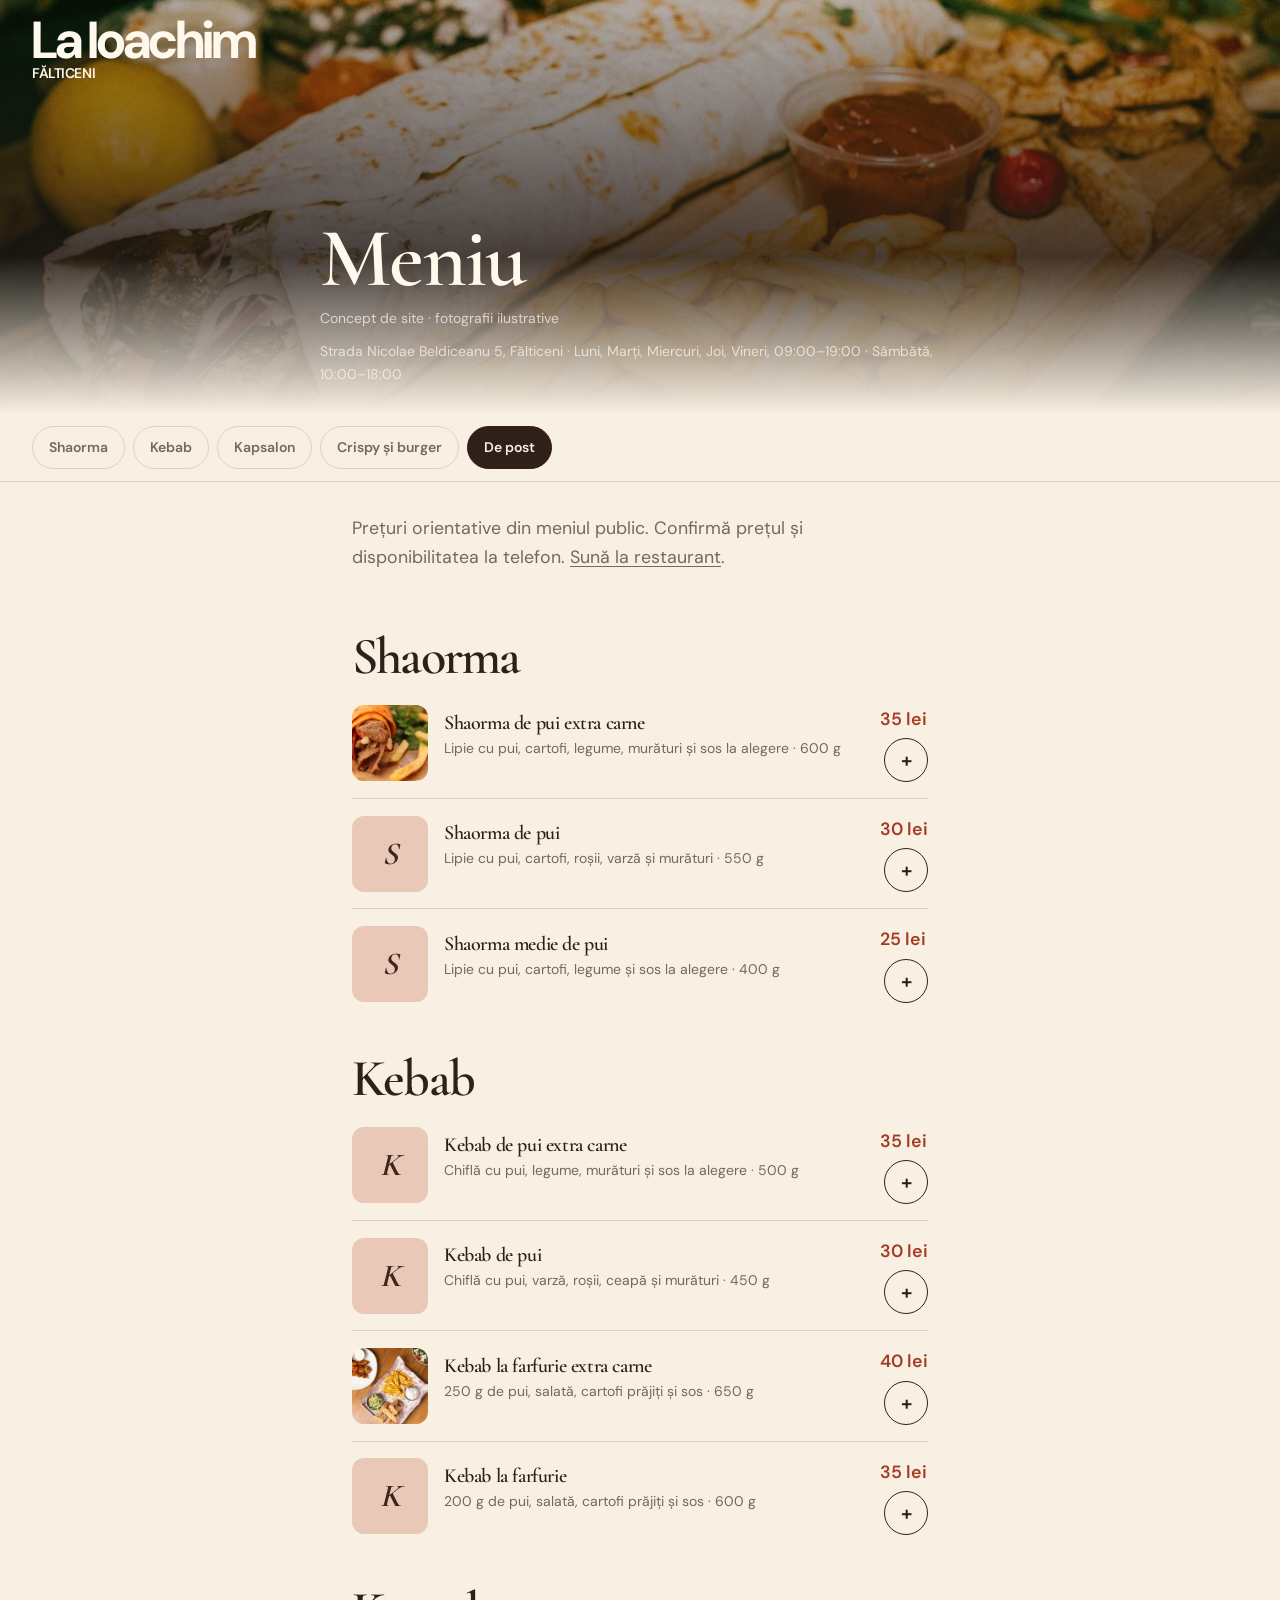
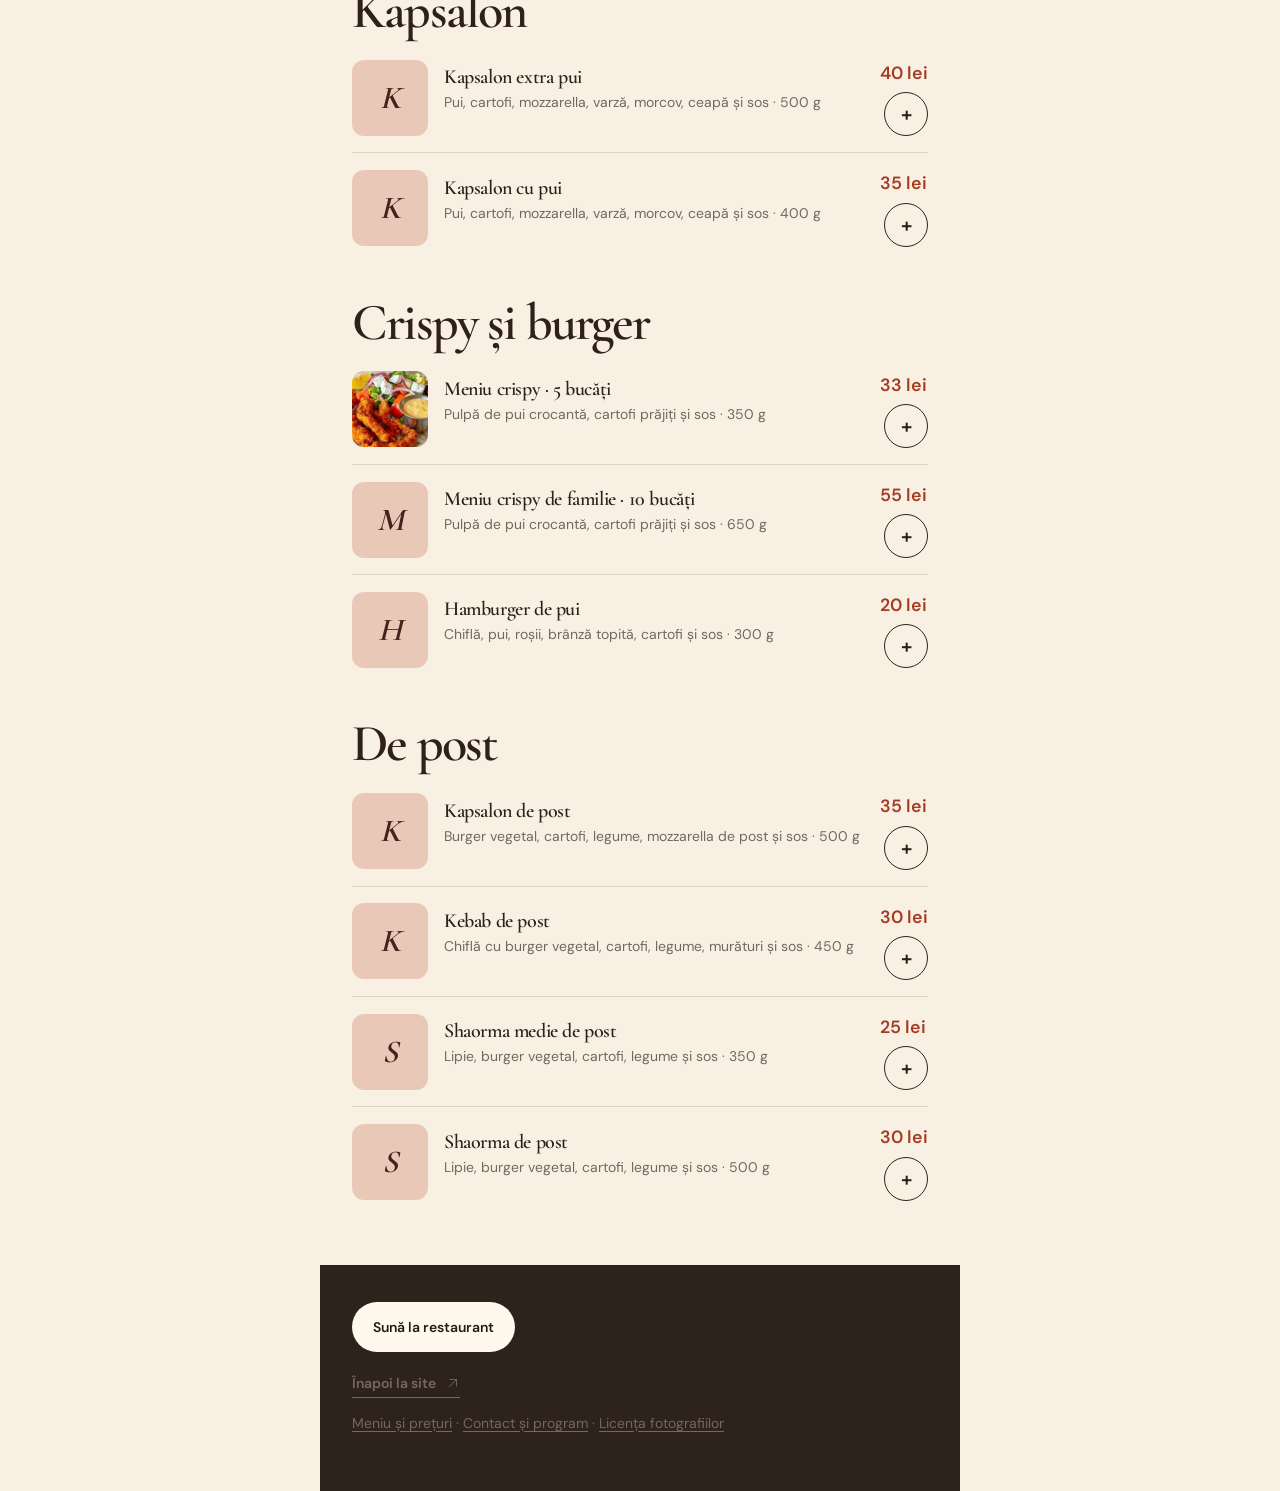
==== meniu.html @ 3b43aa8f "Build restaurant preview from ordering template" ====
<!doctype html>
<html lang="ro">
<head>
  <meta charset="utf-8">
  <meta name="robots" content="noindex, nofollow">
  <meta name="viewport" content="width=device-width, initial-scale=1, viewport-fit=cover">
  <title>Meniu · La Ioachim</title>
  <meta name="description" content="Shaorma, kebab, kapsalon și crispy la La Ioachim, pe Strada Nicolae Beldiceanu din Fălticeni.">
  <meta name="theme-color" content="#f9f0e4">
  <meta name="color-scheme" content="only light">
  <meta name="darkreader-lock">
  <link rel="icon" href="assets/img/restaurant/favicon.png" type="image/png" sizes="64x64">
  <link rel="preload" href="assets/fonts/cormorant-ro.woff2" as="font" type="font/woff2" crossorigin>
  <link rel="stylesheet" href="assets/css/style.css?v=f88eb092">
  <link rel="stylesheet" href="assets/css/meniu.css?v=4e2ec226">
  <link rel="stylesheet" href="assets/css/comenzi.css?v=02a798f9">
  <link rel="stylesheet" href="assets/css/tema-site.css?v=3c3daca9">
</head>
<body class="qm">
  <header class="qm-head">
    <div class="qm-cover" aria-hidden="true"><picture><source type="image/avif" srcset="assets/img/restaurant/hero-480.avif 480w, assets/img/restaurant/hero-960.avif 960w, assets/img/restaurant/hero.avif 1800w" sizes="100vw"><img src="assets/img/restaurant/hero.webp" srcset="assets/img/restaurant/hero-480.webp 480w, assets/img/restaurant/hero-960.webp 960w, assets/img/restaurant/hero.webp 1800w" sizes="100vw" width="1800" height="1080" alt="Imagine ilustrativă. Lipie cu carne, cartofi prăjiți și sos" fetchpriority="high"></picture></div>
    <div class="qm-head-copy">
      <a class="wordmark" href="./"><span>La Ioachim</span><small>FĂLTICENI</small></a>
      <h1>Meniu</h1>
      <p class="preview-qr-mark">Concept de site · fotografii ilustrative</p>
      <p>Strada Nicolae Beldiceanu 5, Fălticeni · Luni, Marți, Miercuri, Joi, Vineri, 09:00–19:00 · Sâmbătă, 10:00–18:00</p>
    </div>
  </header>

  <nav class="qm-nav" aria-label="Categorii"><a class="qm-chip" href="#shaorma">Shaorma</a><a class="qm-chip" href="#kebab">Kebab</a><a class="qm-chip" href="#kapsalon">Kapsalon</a><a class="qm-chip" href="#crispy">Crispy și burger</a><a class="qm-chip" href="#de-post">De post</a></nav>

  <main class="qm-main"><p class="preview-menu-note">Prețuri orientative din meniul public. Confirmă prețul și disponibilitatea la telefon. <a href="tel:+40791201308">Sună la restaurant</a>.</p><section class="qm-section" id="shaorma"><h2>Shaorma</h2><ul class="qm-list"><li class="qm-item" data-pid="shaorma-de-pui-extra-carne"><div class="qm-thumb"><picture><source type="image/avif" srcset="assets/img/restaurant/wrap-480.avif 480w, assets/img/restaurant/wrap.avif 1024w" sizes="76px"><img src="assets/img/restaurant/wrap.webp" srcset="assets/img/restaurant/wrap-480.webp 480w, assets/img/restaurant/wrap.webp 1024w" sizes="76px" width="1024" height="760" alt="Imagine ilustrativă. Lipie umplută, cu cartofi prăjiți" loading="lazy" decoding="async"></picture></div><h3>Shaorma de pui extra carne</h3><span class="price">35 lei</span><p>Lipie cu pui, cartofi, legume, murături și sos la alegere · 600 g</p></li><li class="qm-item" data-pid="shaorma-de-pui"><div class="qm-thumb is-letter" aria-hidden="true">S</div><h3>Shaorma de pui</h3><span class="price">30 lei</span><p>Lipie cu pui, cartofi, roșii, varză și murături · 550 g</p></li><li class="qm-item" data-pid="shaorma-medie-de-pui"><div class="qm-thumb is-letter" aria-hidden="true">S</div><h3>Shaorma medie de pui</h3><span class="price">25 lei</span><p>Lipie cu pui, cartofi, legume și sos la alegere · 400 g</p></li></ul></section><section class="qm-section" id="kebab"><h2>Kebab</h2><ul class="qm-list"><li class="qm-item" data-pid="kebab-de-pui-extra-carne"><div class="qm-thumb is-letter" aria-hidden="true">K</div><h3>Kebab de pui extra carne</h3><span class="price">35 lei</span><p>Chiflă cu pui, legume, murături și sos la alegere · 500 g</p></li><li class="qm-item" data-pid="kebab-de-pui"><div class="qm-thumb is-letter" aria-hidden="true">K</div><h3>Kebab de pui</h3><span class="price">30 lei</span><p>Chiflă cu pui, varză, roșii, ceapă și murături · 450 g</p></li><li class="qm-item" data-pid="kebab-la-farfurie-extra-carne"><div class="qm-thumb"><picture><source type="image/avif" srcset="assets/img/restaurant/plate-480.avif 480w, assets/img/restaurant/plate.avif 1024w" sizes="76px"><img src="assets/img/restaurant/plate.webp" srcset="assets/img/restaurant/plate-480.webp 480w, assets/img/restaurant/plate.webp 1024w" sizes="76px" width="1024" height="760" alt="Imagine ilustrativă. Lipii, salată și cartofi pe o masă" loading="lazy" decoding="async"></picture></div><h3>Kebab la farfurie extra carne</h3><span class="price">40 lei</span><p>250 g de pui, salată, cartofi prăjiți și sos · 650 g</p></li><li class="qm-item" data-pid="kebab-la-farfurie"><div class="qm-thumb is-letter" aria-hidden="true">K</div><h3>Kebab la farfurie</h3><span class="price">35 lei</span><p>200 g de pui, salată, cartofi prăjiți și sos · 600 g</p></li></ul></section><section class="qm-section" id="kapsalon"><h2>Kapsalon</h2><ul class="qm-list"><li class="qm-item" data-pid="kapsalon-extra-pui"><div class="qm-thumb is-letter" aria-hidden="true">K</div><h3>Kapsalon extra pui</h3><span class="price">40 lei</span><p>Pui, cartofi, mozzarella, varză, morcov, ceapă și sos · 500 g</p></li><li class="qm-item" data-pid="kapsalon-cu-pui"><div class="qm-thumb is-letter" aria-hidden="true">K</div><h3>Kapsalon cu pui</h3><span class="price">35 lei</span><p>Pui, cartofi, mozzarella, varză, morcov, ceapă și sos · 400 g</p></li></ul></section><section class="qm-section" id="crispy"><h2>Crispy și burger</h2><ul class="qm-list"><li class="qm-item" data-pid="meniu-crispy-5-bucati"><div class="qm-thumb"><picture><source type="image/avif" srcset="assets/img/restaurant/crispy-480.avif 480w, assets/img/restaurant/crispy.avif 1024w" sizes="76px"><img src="assets/img/restaurant/crispy.webp" srcset="assets/img/restaurant/crispy-480.webp 480w, assets/img/restaurant/crispy.webp 1024w" sizes="76px" width="1024" height="760" alt="Imagine ilustrativă. Pui crocant cu salată și sos" loading="lazy" decoding="async"></picture></div><h3>Meniu crispy · 5 bucăți</h3><span class="price">33 lei</span><p>Pulpă de pui crocantă, cartofi prăjiți și sos · 350 g</p></li><li class="qm-item" data-pid="meniu-crispy-de-familie-10-bucati"><div class="qm-thumb is-letter" aria-hidden="true">M</div><h3>Meniu crispy de familie · 10 bucăți</h3><span class="price">55 lei</span><p>Pulpă de pui crocantă, cartofi prăjiți și sos · 650 g</p></li><li class="qm-item" data-pid="hamburger-de-pui"><div class="qm-thumb is-letter" aria-hidden="true">H</div><h3>Hamburger de pui</h3><span class="price">20 lei</span><p>Chiflă, pui, roșii, brânză topită, cartofi și sos · 300 g</p></li></ul></section><section class="qm-section" id="de-post"><h2>De post</h2><ul class="qm-list"><li class="qm-item" data-pid="kapsalon-de-post"><div class="qm-thumb is-letter" aria-hidden="true">K</div><h3>Kapsalon de post</h3><span class="price">35 lei</span><p>Burger vegetal, cartofi, legume, mozzarella de post și sos · 500 g</p></li><li class="qm-item" data-pid="kebab-de-post"><div class="qm-thumb is-letter" aria-hidden="true">K</div><h3>Kebab de post</h3><span class="price">30 lei</span><p>Chiflă cu burger vegetal, cartofi, legume, murături și sos · 450 g</p></li><li class="qm-item" data-pid="shaorma-medie-de-post"><div class="qm-thumb is-letter" aria-hidden="true">S</div><h3>Shaorma medie de post</h3><span class="price">25 lei</span><p>Lipie, burger vegetal, cartofi, legume și sos · 350 g</p></li><li class="qm-item" data-pid="shaorma-de-post"><div class="qm-thumb is-letter" aria-hidden="true">S</div><h3>Shaorma de post</h3><span class="price">30 lei</span><p>Lipie, burger vegetal, cartofi, legume și sos · 500 g</p></li></ul></section></main>

  <footer class="qm-foot">
    <a class="button button-light" href="tel:+40791201308">Sună la restaurant</a>
    <a class="text-link" href="./">Înapoi la site <svg class="arrow-icon" viewBox="0 0 24 24" fill="none" stroke="currentColor" stroke-width="1.6" stroke-linecap="round" stroke-linejoin="round" aria-hidden="true"><path d="M6 18 18 6M7 6h11v11"/></svg></a>
    <p class="preview-source"><a href="https://www.shaormap.ro/falticeni/la-ioachim/meniu">Meniu și prețuri</a> · <a href="https://www.shaormap.ro/falticeni/la-ioachim">Contact și program</a> · <a href="https://www.pexels.com/license/">Licența fotografiilor</a></p>
  </footer>

  <script>
    // Categoria pe care o citești rămâne aprinsă sus.
    (() => {
      const chips = [...document.querySelectorAll(".qm-chip")];
      const bar = document.querySelector(".qm-nav");
      const mark = (id) => chips.forEach((chip) => {
        const on = chip.hash === "#" + id;
        chip.toggleAttribute("aria-current", on);
        if (on) bar.scrollTo({ left: chip.offsetLeft - 16, behavior: "smooth" });
      });
      const seen = new IntersectionObserver((entries) => {
        for (const entry of entries) if (entry.isIntersecting) mark(entry.target.id);
      }, { rootMargin: "-30% 0px -60% 0px" });
      document.querySelectorAll(".qm-section").forEach((section) => seen.observe(section));
    })();
  </script>
  <script id="comenzi-config" type="application/json">{"produse":{"shaorma-de-pui-extra-carne":{"nume":"Shaorma de pui extra carne","pret":35.0,"cat":"shaorma","descriere":"Lipie cu pui, cartofi, legume, murături și sos la alegere · 600 g","grupuri":[]},"shaorma-de-pui":{"nume":"Shaorma de pui","pret":30.0,"cat":"shaorma","descriere":"Lipie cu pui, cartofi, roșii, varză și murături · 550 g","grupuri":[]},"shaorma-medie-de-pui":{"nume":"Shaorma medie de pui","pret":25.0,"cat":"shaorma","descriere":"Lipie cu pui, cartofi, legume și sos la alegere · 400 g","grupuri":[]},"kebab-de-pui-extra-carne":{"nume":"Kebab de pui extra carne","pret":35.0,"cat":"kebab","descriere":"Chiflă cu pui, legume, murături și sos la alegere · 500 g","grupuri":[]},"kebab-de-pui":{"nume":"Kebab de pui","pret":30.0,"cat":"kebab","descriere":"Chiflă cu pui, varză, roșii, ceapă și murături · 450 g","grupuri":[]},"kebab-la-farfurie-extra-carne":{"nume":"Kebab la farfurie extra carne","pret":40.0,"cat":"kebab","descriere":"250 g de pui, salată, cartofi prăjiți și sos · 650 g","grupuri":[]},"kebab-la-farfurie":{"nume":"Kebab la farfurie","pret":35.0,"cat":"kebab","descriere":"200 g de pui, salată, cartofi prăjiți și sos · 600 g","grupuri":[]},"kapsalon-extra-pui":{"nume":"Kapsalon extra pui","pret":40.0,"cat":"kapsalon","descriere":"Pui, cartofi, mozzarella, varză, morcov, ceapă și sos · 500 g","grupuri":[]},"kapsalon-cu-pui":{"nume":"Kapsalon cu pui","pret":35.0,"cat":"kapsalon","descriere":"Pui, cartofi, mozzarella, varză, morcov, ceapă și sos · 400 g","grupuri":[]},"meniu-crispy-5-bucati":{"nume":"Meniu crispy · 5 bucăți","pret":33.0,"cat":"crispy","descriere":"Pulpă de pui crocantă, cartofi prăjiți și sos · 350 g","grupuri":[]},"meniu-crispy-de-familie-10-bucati":{"nume":"Meniu crispy de familie · 10 bucăți","pret":55.0,"cat":"crispy","descriere":"Pulpă de pui crocantă, cartofi prăjiți și sos · 650 g","grupuri":[]},"hamburger-de-pui":{"nume":"Hamburger de pui","pret":20.0,"cat":"crispy","descriere":"Chiflă, pui, roșii, brânză topită, cartofi și sos · 300 g","grupuri":[]},"kapsalon-de-post":{"nume":"Kapsalon de post","pret":35.0,"cat":"de-post","descriere":"Burger vegetal, cartofi, legume, mozzarella de post și sos · 500 g","grupuri":[]},"kebab-de-post":{"nume":"Kebab de post","pret":30.0,"cat":"de-post","descriere":"Chiflă cu burger vegetal, cartofi, legume, murături și sos · 450 g","grupuri":[]},"shaorma-medie-de-post":{"nume":"Shaorma medie de post","pret":25.0,"cat":"de-post","descriere":"Lipie, burger vegetal, cartofi, legume și sos · 350 g","grupuri":[]},"shaorma-de-post":{"nume":"Shaorma de post","pret":30.0,"cat":"de-post","descriere":"Lipie, burger vegetal, cartofi, legume și sos · 500 g","grupuri":[]}},"grupuri":{},"categorii":{},"ridicare":{},"livrare":{"activ":false},"exemple":false,"program":[{"zile":["Monday","Tuesday","Wednesday","Thursday","Friday"],"deschide":"09:00","inchide":"19:00"},{"zile":["Saturday"],"deschide":"10:00","inchide":"18:00"}],"telefon":"+40 791 201 308","tel":"tel:+40791201308","supabaseUrl":"","supabaseCheie":"","prezentare":true,"plata":""}</script><script defer src="assets/js/comenzi.js?v=f7cf1579"></script>
</body>
</html>
---- assets/css/style.css ----
@font-face {
  font-family: "Cormorant Garamond";
  src: url("../fonts/cormorant-ro.woff2") format("woff2");
  font-style: normal;
  font-weight: 500 700;
  font-display: swap;
}
@font-face {
  font-family: "Caveat";
  src: url("../fonts/caveat-latin-ext.woff2") format("woff2");
  font-weight: 500 700;
  font-display: swap;
  unicode-range: U+0100-02BA, U+02BD-02C5, U+02C7-02CC, U+02CE-02D7, U+02DD-02FF, U+0304, U+0308, U+0329, U+1D00-1DBF, U+1E00-1E9F, U+1EF2-1EFF, U+2020, U+20A0-20AB, U+20AD-20C4, U+2113, U+2C60-2C7F, U+A720-A7FF;
}
@font-face {
  font-family: "Caveat";
  src: url("../fonts/caveat-latin.woff2") format("woff2");
  font-weight: 500 700;
  font-display: swap;
  unicode-range: U+0000-00FF, U+0131, U+0152-0153, U+02BB-02BC, U+02C6, U+02DA, U+02DC, U+0304, U+0308, U+0329, U+2000-206F, U+20AC, U+2122, U+2191, U+2193, U+2212, U+2215, U+FEFF, U+FFFD;
}
@font-face {
  font-family: "DM Sans";
  src: url("../fonts/dm-sans-ro.woff2") format("woff2");
  font-style: normal;
  font-weight: 400 700;
  font-display: swap;
}

/* Un singur maro pentru tot site-ul, crem pentru text și un accent de lemn.
   --paper = fundalul, --ink = textul. Tema e închisă de la bază, așa că browserele nu o mai întunecă forțat. */
:root {
  /* Scala de text: 7 trepte, nimic sub 14px. */
  --fs-xs: .875rem;                                  /* 14px: etichete, note */
  --fs-sm: clamp(1rem, .95rem + .2vw, 1.125rem);     /* 16-18px: text */
  --fs-md: 1.25rem;                                  /* 20px: introduceri, prețuri mici */
  --fs-lg: clamp(1.5rem, 1.2rem + 1vw, 2rem);        /* 24-32px: titluri de card */
  --fs-xl: clamp(2.25rem, 1.6rem + 2.4vw, 3.25rem);  /* 36-52px: titluri de secțiune */
  --fs-2xl: clamp(2.75rem, 1.4rem + 4.8vw, 5.75rem); /* 44-92px: titlul mare */
  --fs-3xl: clamp(4.5rem, 2rem + 8vw, 9rem);         /* decor */
  color-scheme: dark;
  --paper: #1f1612;
  --ink: #f5eee4;
  --accent: #c08a5e;
  --accent-text: #d9b08a;
  --oak: #d9b08a;
  --muted: color-mix(in oklab, var(--ink) 62%, var(--paper));
  --line: color-mix(in oklab, var(--ink) 14%, transparent);
  --cream: #f5eee4;
  --espresso: #1f1612;
  --serif: "Cormorant Garamond", Georgia, serif;
  --sans: "DM Sans", Arial, sans-serif;
  --edge: clamp(20px, 5vw, 88px);
  --section: clamp(72px, 8vw, 128px);
  --header-height: 65px;
  --radius: 2px;
  --ease-out: cubic-bezier(.23, 1, .32, 1);
}

*, *::before, *::after { box-sizing: border-box; }
html { scroll-behavior: smooth; }
body { margin: 0; background: var(--paper); color: var(--ink); font: 400 var(--fs-sm)/1.65 var(--sans); -webkit-font-smoothing: antialiased; }
body:has(> dialog[open]) { overflow: hidden; }
[hidden] { display: none !important; }
h1, h2, h3, h4, p, figure, blockquote { margin: 0; }
h1, h2, h3 { font-family: var(--serif); font-weight: 600; text-wrap: balance; }
h2 { font-size: var(--fs-xl); line-height: .95; letter-spacing: -.035em; }
h3 { font-size: var(--fs-lg); line-height: 1.05; letter-spacing: -.02em; }
p { text-wrap: pretty; }
a { color: inherit; text-decoration: none; }
button { font: inherit; color: inherit; cursor: pointer; }
address { font-style: normal; }
img { display: block; max-width: 100%; }
ul { margin: 0; padding: 0; list-style: none; }
main [id], footer[id] { scroll-margin-top: calc(var(--header-height) + 20px); }
:focus-visible { outline: 2px solid currentColor; outline-offset: 4px; }
::selection { background: var(--accent); color: var(--paper); }
.arrow-icon { display: inline-block; width: 1em; height: 1em; flex: none; vertical-align: -.13em; }
.nowrap { white-space: nowrap; }

.shell { width: min(100% - var(--edge) * 2, 1360px); margin-inline: auto; }
.section { padding-block: var(--section); }
.eyebrow { display: flex; align-items: baseline; gap: 14px; margin-bottom: clamp(18px, 2.4vw, 30px); color: var(--muted); font: 600 var(--fs-xs)/1.3 var(--sans); letter-spacing: .16em; text-transform: uppercase; }
.eyebrow span { color: var(--accent-text); font-variant-numeric: tabular-nums; }
.section-intro { display: grid; gap: 22px; margin-bottom: clamp(44px, 6vw, 96px); }
.section-intro .eyebrow { margin-bottom: 0; }
.section-intro > p:not(.eyebrow) { max-width: 44ch; color: var(--muted); }
.skip-link { position: fixed; z-index: 10; top: 12px; left: 12px; padding: 10px 16px; background: var(--paper); transform: translateY(-160%); }
.skip-link:focus { transform: translateY(0); }
.text-link { display: inline-flex; align-items: center; gap: 10px; width: fit-content; padding-bottom: 3px; font-size: var(--fs-xs); font-weight: 600; background: linear-gradient(currentColor, currentColor) 0 100% / 100% 1px no-repeat; transition: background-size .35s var(--ease-out); }
@media (hover: hover) { .text-link:hover { background-size: 30% 1px; } }

/* Antet */
.wordmark { display: inline-grid; width: max-content; justify-items: start; line-height: .84; }
.wordmark > span { font: 700 var(--fs-xl)/.78 var(--sans); letter-spacing: -.095em; margin-left: -.04em; }
.wordmark small { font: 600 var(--fs-xs)/1.05 var(--sans); letter-spacing: -.03em; margin-top: 5px; }
.site-header { position: fixed; inset: 0 0 auto; z-index: 60; color: var(--paper); background: transparent; transition: background-color .3s var(--ease-out), color .3s var(--ease-out), box-shadow .3s var(--ease-out); }
.site-header.is-scrolled { color: var(--ink); background: color-mix(in oklab, var(--paper) 92%, transparent); -webkit-backdrop-filter: blur(12px); backdrop-filter: blur(12px); box-shadow: 0 1px var(--line); }
.header-inner { width: min(100% - var(--edge) * 2, 1360px); margin-inline: auto; min-height: var(--header-height); display: flex; align-items: center; justify-content: space-between; gap: 16px; }
.desktop-nav { display: flex; flex-wrap: wrap; justify-content: end; gap: 4px 12px; font-size: var(--fs-xs); }
.header-directions { display: none; }
.nav-toggle { display: flex; align-items: center; gap: 12px; background: transparent; border: 0; padding: 9px 0 9px 12px; font-size: var(--fs-xs); }
.nav-toggle:not([hidden]) + .desktop-nav { display: none; }
.nav-toggle span { width: 20px; height: 9px; border-block: 1px solid currentColor; }
.mobile-nav { width: 100%; max-width: none; height: 100%; max-height: none; margin: 0; padding: 21px var(--edge) 42px; color: var(--ink); background: var(--paper); border: 0; overflow: auto; }
.mobile-nav-head { display: flex; align-items: center; justify-content: space-between; }
.mobile-nav nav { display: grid; margin-block: 38px 28px; }
.mobile-nav nav a { padding: 10px 0 12px; border-top: 1px solid var(--line); font: 600 var(--fs-xl)/1 var(--serif); }
.mobile-nav nav a:last-child { border-bottom: 1px solid var(--line); }
.close-button { display: grid; place-items: center; width: 44px; height: 44px; padding: 0; border: 1px solid currentColor; border-radius: 50%; background: transparent; font-size: var(--fs-lg); line-height: 1; }

/* Butoane */
.button {
  display: inline-flex; align-items: center; justify-content: space-between; gap: 18px; width: max-content;
  min-height: 50px; padding: 11px 20px; border: 1px solid transparent; border-radius: 999px;
  font-size: var(--fs-xs); font-weight: 600; line-height: 1.3;
  transition: color .2s var(--ease-out), background-color .2s var(--ease-out), border-color .2s var(--ease-out), transform .16s var(--ease-out);
}
.button:active { transform: scale(.97); }
.button-dark { color: var(--paper); background: var(--ink); }
.button-outline { color: var(--ink); border-color: currentColor; }
.button-light { color: var(--ink); background: var(--paper); }
.button-ghost { color: var(--paper); border-color: color-mix(in oklab, var(--paper) 60%, transparent); }
@media (hover: hover) and (pointer: fine) {
  .button-dark:hover { background: var(--accent-text); }
  .button-outline:hover { color: var(--paper); background: var(--ink); border-color: var(--ink); }
  .button-light:hover { background: #fff; }
  .button-ghost:hover { color: var(--ink); background: var(--paper); border-color: var(--paper); }
}

/* Imagini cu adâncime: fotografia e puțin mai mare decât rama și se mișcă în ea la derulare. */
.image-frame { position: relative; display: block; overflow: hidden; border-radius: var(--radius); background: color-mix(in oklab, var(--ink) 8%, var(--paper)); }
.image-frame picture { display: block; width: 100%; height: 100%; }
.image-frame img { width: 100%; height: 100%; object-fit: cover; transition: scale .6s var(--ease-out); }
@media (hover: hover) and (pointer: fine) { a.image-frame:hover img, .story-images .image-frame:hover img, .wood-figure .image-frame:hover img { scale: 1.03; } }
.has-depth .depth:hover img { scale: 1.13; }
.has-depth .depth img { scale: 1.1; will-change: transform; }
.hero { position: relative; color: var(--cream); background: var(--espresso); }
.hero-main {
  position: relative; isolation: isolate; overflow: hidden;
  display: grid; align-content: end; justify-items: start;
  min-height: 100svh; padding: calc(var(--header-height) + 32px) var(--edge) 88px;
}
.hero-media { position: absolute; inset: 0; z-index: -1; overflow: hidden; background: var(--espresso); }
.hero-media::after {
  content: ""; position: absolute; inset: 0;
  background:
    linear-gradient(180deg, #20161199 0%, #20161100 30%),
    radial-gradient(70% 60% at 0% 100%, #201611cc, #20161100 75%),
    linear-gradient(0deg, #201611f0 0%, #201611b3 36%, #20161100 72%),
    linear-gradient(#1f161240, #1f161240);
}
.hero-photo { display: block; height: 100%; }
.hero-photo img { width: 100%; height: 100%; object-fit: cover; object-position: 50% 45%; }
.hero-copy { max-width: min(100%, 1040px); }
.hero h1 { font-size: var(--fs-3xl); line-height: .88; letter-spacing: -.045em; text-wrap: balance; }
.hero h1 .word { display: inline-block; white-space: nowrap; overflow: clip; vertical-align: top; padding: .16em .04em .08em; margin: -.16em -.04em -.08em; }
.hero h1 .word > span { display: inline-block; will-change: transform; }
.hero-label {
  display: inline-flex; margin-bottom: 18px; padding: 7px 14px 7px 15px; border-radius: 999px;
  color: var(--cream); background: #1f1612b3; -webkit-backdrop-filter: blur(8px); backdrop-filter: blur(8px);
  font: 700 var(--fs-xs)/1.3 var(--sans); letter-spacing: .2em; text-transform: uppercase;
}
.hero-actions { display: flex; flex-wrap: wrap; gap: 9px; margin-top: clamp(24px, 3.4vw, 44px); }
.hero-bottom { position: relative; background: var(--paper); color: var(--ink); border-bottom: 1px solid var(--line); }
.hero-details { display: flex; min-height: 56px; align-items: center; justify-content: space-between; flex-wrap: wrap; gap: 6px 14px; padding-block: 11px; font-size: var(--fs-xs); }
.hero-status { display: flex; gap: 8px; flex-wrap: wrap; align-items: center; }
.hero-status:hover, .hero-address:hover, .hero-story:hover { text-decoration: underline; text-underline-offset: 4px; }
#open-status:empty, .status-dot:not([data-state]) { display: none; }
#open-status { font-weight: 700; }
.status-dot { width: 8px; height: 8px; border-radius: 50%; background: var(--accent); }
.status-dot[data-state="open"] { background: #59683b; }
.hero-address { display: none; }
.hero-story { font-weight: 600; }

/* 01 Povestea */
.story-grid { display: grid; gap: clamp(48px, 7vw, 120px); align-items: center; }
.story-text h2 { margin-bottom: clamp(24px, 3vw, 40px); }
.story-text .lead { max-width: 34ch; font: 500 var(--fs-md)/1.45 var(--serif); }
.story-text .lead + p { max-width: 46ch; margin-top: 20px; color: var(--muted); }
.story-text .text-link { margin-top: 34px; }
.story-images { position: relative; padding-bottom: 18%; }
.story-large { width: 78%; aspect-ratio: 4 / 5; margin-left: auto; }
.story-small { position: absolute; left: 0; bottom: 0; width: 46%; aspect-ratio: 1; box-shadow: 0 30px 60px -20px color-mix(in oklab, var(--ink) 45%, transparent); outline: 8px solid var(--paper); }

/* 02 Atelierul */
.wood { color: var(--paper); background: var(--ink); }
.wood .eyebrow { color: color-mix(in oklab, var(--paper) 60%, var(--ink)); }
.wood .eyebrow span { color: var(--oak); }
.wood-head { display: grid; gap: 24px; }
.wood-head .eyebrow { margin-bottom: 0; }
.wood-head > p:last-child { max-width: 40ch; color: color-mix(in oklab, var(--paper) 75%, var(--ink)); }
.wood-figure figcaption { margin-top: 12px; color: color-mix(in oklab, var(--paper) 62%, var(--ink)); font-size: var(--fs-xs); }
.wood-notes { display: flex; flex-wrap: wrap; gap: 8px 28px; margin-top: clamp(40px, 5vw, 72px); padding-top: 22px; border-top: 1px solid color-mix(in oklab, var(--paper) 18%, transparent); font: 500 var(--fs-lg)/1.2 var(--serif); }
.wood-notes { flex-direction: column; }
.wood-notes li + li::before { display: none; content: "·"; margin-right: 28px; color: var(--oak); }

/* 03 Meniul: o tablă de cafenea într-o ramă de lemn, scrisă cu cretă. */
.chalkboard {
  --chalk: #f3eee4;
  --chalk-soft: #f3eee4a6;
  position: relative; isolation: isolate; overflow: hidden;
  padding: clamp(28px, 5vw, 64px) clamp(20px, 5vw, 72px) clamp(96px, 9vw, 130px);
  color: var(--chalk);
  background:
    radial-gradient(ellipse at 20% 15%, #ffffff0d, transparent 45%),
    radial-gradient(ellipse at 85% 70%, #ffffff0a, transparent 50%),
    radial-gradient(ellipse at 50% 100%, #ffffff08, transparent 60%),
    #15100d;
  border: clamp(10px, 1.4vw, 16px) solid #6b4a30;
  border-radius: 6px;
  box-shadow: inset 0 0 0 2px #2c1d13, inset 0 0 60px #000c, 0 30px 60px -30px #000;
}
/* Urmă fină de cretă ștearsă. */
.chalkboard::before { content: ""; position: absolute; inset: 0; z-index: -1; opacity: .35; background: repeating-linear-gradient(100deg, #ffffff06 0 2px, transparent 2px 9px); pointer-events: none; }
.chalkboard h3, .chalkboard h4, .board-price, .board-filter, .board-fav, .board-empty { font-family: "Caveat", var(--serif); text-shadow: 0 0 1px #fff6, 0 0 8px #ffffff1a; }

.board-filters { position: relative; z-index: 1; display: flex; flex-wrap: wrap; gap: 8px 10px; margin-bottom: clamp(24px, 4vw, 44px); }
.board-filter { min-height: 44px; padding: 2px 18px 4px; color: var(--chalk-soft); background: transparent; border: 1.5px dashed #f3eee466; border-radius: 999px; font-size: var(--fs-md); font-weight: 600; line-height: 1; cursor: pointer; transition: color .2s var(--ease-out), background-color .2s var(--ease-out), border-color .2s var(--ease-out), transform .16s var(--ease-out); }
.board-filter:active { transform: scale(.96); }
.board-filter[aria-pressed="true"] { color: #15100d; background: var(--chalk); border: 1.5px solid var(--chalk); text-shadow: none; }
@media (hover: hover) { .board-filter[aria-pressed="false"]:hover { color: var(--chalk); border-color: var(--chalk); } }
.board-filter:focus-visible { outline: 2px solid var(--oak); outline-offset: 3px; }

.board-cols { position: relative; z-index: 1; display: grid; gap: clamp(28px, 4vw, 48px) clamp(40px, 6vw, 96px); }
.board-group[hidden] { display: none; }
.board-group h3 { margin-bottom: 10px; color: var(--oak); font-size: var(--fs-lg); font-weight: 700; line-height: 1; transform: rotate(-1.5deg); transform-origin: left; }
.board-list { display: grid; }
.board-item { padding: 12px 0 14px; border-bottom: 1px dashed #f3eee426; }
.board-item:last-child { border-bottom: 0; }
.board-item[hidden] { display: none; }
.board-line { display: flex; align-items: baseline; gap: 10px; }
.board-line h4 { font-size: var(--fs-lg); font-weight: 600; line-height: 1.05; }
.board-dots { flex: 1; min-width: 16px; border-bottom: 2px dotted #f3eee455; translate: 0 -6px; }
.board-price { flex: none; font-size: var(--fs-lg); font-weight: 700; color: var(--chalk); }
.board-item p { margin-top: 2px; max-width: 46ch; color: var(--chalk-soft); font-size: var(--fs-xs); line-height: 1.5; }
.board-fav { display: inline-block; margin-left: 8px; color: var(--oak); font-size: var(--fs-md); font-weight: 700; line-height: 1; transform: rotate(-3deg); }
.board-thumb { display: none; }
.board-empty { position: relative; z-index: 1; font-size: var(--fs-lg); color: var(--chalk-soft); }
.board-empty[hidden] { display: none; }

/* Desene de cretă în colțuri: se desenează singure când tabla intră în ecran. */
.doodle { position: absolute; z-index: 0; fill: none; stroke: #f3eee4; stroke-width: 2.4; stroke-linecap: round; stroke-linejoin: round; opacity: .28; pointer-events: none; }
.doodle path { stroke-dasharray: 1; stroke-dashoffset: 1; transition: stroke-dashoffset 1.6s cubic-bezier(.45, 0, .2, 1); }
.chalkboard.is-drawn .doodle path { stroke-dashoffset: 0; }
.doodle path:nth-child(2) { transition-delay: .5s; }
.doodle path:nth-child(3) { transition-delay: .9s; }
.doodle path:nth-child(4) { transition-delay: 1.2s; }
.doodle-cup { right: clamp(14px, 3vw, 40px); top: clamp(14px, 2.5vw, 34px); width: clamp(70px, 9vw, 120px); }
.doodle-lemon { left: clamp(14px, 3vw, 36px); bottom: clamp(14px, 3vw, 36px); width: clamp(54px, 6vw, 84px); }
.doodle-croissant { right: clamp(18px, 4vw, 60px); bottom: clamp(12px, 2.5vw, 30px); width: clamp(90px, 11vw, 150px); }
.doodle-croissant, .doodle-lemon { opacity: .2; }

/* Telefon (fără mouse): poza mică lângă nume. */
@media (hover: none), (pointer: coarse) {
  .board-thumb { display: block; flex: none; align-self: center; width: 48px; height: 48px; overflow: hidden; border-radius: 50%; border: 2px solid #f3eee4aa; }
  .board-thumb img, .board-thumb picture { display: block; width: 100%; height: 100%; object-fit: cover; }
  .board-line { align-items: center; }
  .board-dots { translate: 0 4px; }
}
@media (min-width: 900px) {
  .board-cols { grid-template-columns: repeat(2, minmax(0, 1fr)); align-items: start; }
  .board-filters { padding-right: clamp(80px, 10vw, 140px); }
}
@media (max-width: 899px) { .board-filters { padding-right: 70px; } .doodle-cup { width: 60px; } }
@media (prefers-reduced-motion: reduce) { .doodle path { transition: none; stroke-dashoffset: 0; } }
.sr-only { position: absolute; width: 1px; height: 1px; overflow: hidden; clip-path: inset(50%); white-space: nowrap; }

/* 04 Păreri: carduri mari care se derulează spre dreapta. */
.reviews { padding-bottom: calc(var(--section) * .8); }
.reviews-side { display: flex; flex-wrap: wrap; align-items: end; justify-content: space-between; gap: 18px 32px; }
.reviews-rating { display: flex; align-items: baseline; gap: 10px; color: var(--muted); }
.reviews-rating strong { color: var(--ink); font: 600 var(--fs-2xl)/.9 var(--serif); letter-spacing: -.03em; }
.reviews-nav { display: flex; gap: 8px; }
.reviews-nav button { display: grid; place-items: center; width: 52px; height: 52px; padding: 0; color: var(--ink); background: transparent; border: 1px solid var(--line); border-radius: 50%; font-size: var(--fs-sm); transition: background-color .2s var(--ease-out), color .2s var(--ease-out), border-color .2s var(--ease-out), transform .16s var(--ease-out), opacity .2s; }
.reviews-nav button:active { transform: scale(.94); }
.reviews-nav button:disabled { opacity: .35; cursor: default; }
@media (hover: hover) { .reviews-nav button:not(:disabled):hover { color: var(--paper); background: var(--ink); border-color: var(--ink); } }
.reviews-track {
  display: grid; grid-auto-flow: column; grid-auto-columns: min(84vw, 520px); gap: clamp(14px, 2vw, 24px);
  overflow-x: auto; overscroll-behavior-x: contain; scroll-snap-type: x mandatory; scrollbar-width: none;
  padding: 6px max(var(--edge), (100vw - 1360px) / 2) 24px;
  scroll-padding-inline: max(var(--edge), (100vw - 1360px) / 2);
}
.reviews-track::-webkit-scrollbar { display: none; }
.reviews-track:focus-visible { outline-offset: -4px; }
.review-card {
  position: relative; display: flex; flex-direction: column; gap: 28px; min-height: 360px; padding: clamp(26px, 3vw, 44px);
  scroll-snap-align: start; overflow: hidden; border: 1px solid var(--line); border-radius: 6px;
  background:
    radial-gradient(90% 70% at 100% 0%, color-mix(in oklab, var(--accent) 16%, transparent), transparent 70%),
    color-mix(in oklab, var(--ink) 4%, var(--paper));
  transition: border-color .3s var(--ease-out), translate .3s var(--ease-out);
}
.review-card::after { content: ""; position: absolute; left: 0; bottom: 0; width: 100%; height: 2px; background: var(--accent); transform: scaleX(0); transform-origin: left; transition: transform .5s var(--ease-out); }
@media (hover: hover) { .review-card:hover { border-color: color-mix(in oklab, var(--accent) 50%, transparent); translate: 0 -4px; } .review-card:hover::after { transform: scaleX(1); } }
.review-stars { color: var(--oak); font-size: var(--fs-sm); letter-spacing: .14em; }
.review-stars .dim { color: color-mix(in oklab, var(--ink) 20%, transparent); }
.review-card.is-long .review-text { font-size: var(--fs-md); line-height: 1.32; }
.review-card.is-short .review-text { font-size: var(--fs-xl); line-height: 1.05; }
.review-text { font: 500 var(--fs-lg)/1.22 var(--serif); letter-spacing: -.01em; }
.review-person { display: flex; align-items: center; gap: 14px; margin-top: auto; }
.review-avatar { display: grid; place-items: center; width: 46px; height: 46px; border-radius: 50%; color: var(--espresso); background: var(--oak); font: 700 var(--fs-xs)/1 var(--sans); letter-spacing: .04em; }
.review-name { font-weight: 600; }
.review-name a { text-decoration: underline; text-decoration-color: transparent; text-underline-offset: 4px; transition: text-decoration-color .2s; }
.review-name a:hover { text-decoration-color: currentColor; }

/* 06 Locații: două carduri egale, fiecare cu harta lui. */
.locations-grid { display: grid; gap: clamp(16px, 2vw, 28px); }
.location-card { display: flex; flex-direction: column; align-items: flex-start; gap: 22px; padding: clamp(22px, 3vw, 40px); background: color-mix(in oklab, var(--paper) 70%, #fff); border: 1px solid var(--line); border-radius: 4px; }
.location-facts { display: grid; gap: 14px; width: 100%; margin: 0; }
.location-facts div { display: grid; grid-template-columns: 84px 1fr; gap: 12px; padding-bottom: 14px; border-bottom: 1px solid var(--line); }
.location-facts dt { color: var(--muted); font-size: var(--fs-xs); font-weight: 600; letter-spacing: .08em; text-transform: uppercase; padding-top: 3px; }
.location-facts dd { margin: 0; }
.location-facts dd > span:not(.chips) { display: block; color: var(--muted); font-size: var(--fs-xs); }
.location-phone { font-weight: 600; }
.chips { display: flex; flex-wrap: wrap; gap: 8px; margin-top: 10px; }
.chips:empty { display: none; }
.chip { display: inline-flex; align-items: center; min-height: 36px; padding: 0 14px; border: 1px solid var(--ink); border-radius: 999px; font-size: var(--fs-xs); font-weight: 600; transition: background-color .2s var(--ease-out), color .2s var(--ease-out); }
@media (hover: hover) { .chip:hover { color: var(--paper); background: var(--ink); } }
.todo { color: var(--accent-text); font-weight: 600; }
.location-map { width: 100%; margin-top: auto; }
.location-map iframe { display: block; width: 100%; height: clamp(240px, 32vh, 320px); border: 0; border-radius: 2px; background: color-mix(in oklab, var(--ink) 8%, var(--paper)); filter: grayscale(.85) contrast(1.05); }
.location-map figcaption { margin-top: 8px; color: var(--muted); font-size: var(--fs-xs); }
.lenis [data-lenis-prevent] { overscroll-behavior: contain; }

/* Subsol */
.site-footer { color: var(--paper); background: var(--ink); padding: clamp(64px, 8vw, 120px) 0 90px; }
.footer-grid { display: grid; gap: 36px; }
.footer-grid h2 { margin-bottom: 10px; color: var(--oak); }
.footer-grid p, .footer-grid address, .contact-links { font-size: var(--fs-xs); color: color-mix(in oklab, var(--paper) 72%, var(--ink)); }
.footer-brand .wordmark > span { font-size: var(--fs-2xl); }
.footer-brand .wordmark small { font-size: var(--fs-sm); margin-top: 8px; }
.footer-brand p { margin-block: 16px 18px; }
.footer-phone { font-weight: 600; }
.contact-links { display: flex; gap: 16px; margin-top: 8px; }
@media (hover: hover) { .footer-grid a:hover, .footer-base a:hover { color: var(--paper); } }
.footer-base { display: flex; flex-wrap: wrap; justify-content: space-between; gap: 12px; margin-top: 56px; padding-top: 16px; border-top: 1px solid color-mix(in oklab, var(--paper) 16%, transparent); font-size: var(--fs-xs); color: color-mix(in oklab, var(--paper) 60%, var(--ink)); }
.photo-credits a { text-decoration: underline; text-underline-offset: 3px; }
.mobile-actions { position: fixed; z-index: 5; inset: auto 0 0; display: grid; grid-template-columns: 1fr 1fr; padding-bottom: env(safe-area-inset-bottom); border-top: 1px solid var(--line); background: var(--paper); }
.mobile-actions a { display: flex; align-items: center; justify-content: center; gap: 8px; min-height: 50px; font-size: var(--fs-xs); font-weight: 600; }
.mobile-actions a + a { background: var(--ink); color: var(--paper); }
.mobile-actions a:focus-visible { outline-offset: -6px; }

@media (min-width: 640px) {
  .hero-address { display: inline; }
  .wood-notes { flex-direction: row; }
  .wood-notes li + li::before { display: inline; }
  .locations-grid { grid-template-columns: 1fr 1fr; }
  .footer-grid { grid-template-columns: 1.3fr 1fr 1fr; }
}

@media (min-width: 900px) {
  :root { --header-height: 80px; }
  .header-inner { display: grid; grid-template-columns: 1fr auto 1fr; gap: 32px; }
  .desktop-nav, .nav-toggle:not([hidden]) + .desktop-nav { display: flex; gap: clamp(22px, 2.6vw, 42px); font-weight: 500; font-size: var(--fs-xs); }
  .desktop-nav a { position: relative; padding-block: 6px; }
  .desktop-nav a::after { content: ""; position: absolute; left: 0; right: 0; bottom: 0; height: 1px; background: currentColor; transform: scaleX(0); transform-origin: right; transition: transform .3s var(--ease-out); }
  .desktop-nav a:hover::after { transform: scaleX(1); transform-origin: left; }
  .nav-toggle, .mobile-actions { display: none; }
  .header-directions { display: inline-flex; justify-self: end; gap: 12px; align-items: center; padding: 9px 16px; border: 1px solid currentColor; border-radius: 999px; font-size: var(--fs-xs); font-weight: 600; transition: color .2s var(--ease-out), background-color .2s var(--ease-out), border-color .2s var(--ease-out); }
  .is-scrolled .header-directions:hover { color: var(--paper); background: var(--ink); border-color: var(--ink); }
  .site-header:not(.is-scrolled) .header-directions:hover { color: var(--ink); background: var(--paper); border-color: var(--paper); }
  .hero-main { padding-bottom: clamp(48px, 7vh, 72px); }
  .story-grid { grid-template-columns: minmax(0, 5fr) minmax(0, 6fr); }
  .section-intro { grid-template-columns: minmax(0, 1.3fr) minmax(0, .7fr); align-items: end; column-gap: 8%; }
  .wood-head .eyebrow, .section-intro .eyebrow { grid-column: 1 / -1; }

  .site-footer { padding-bottom: 40px; }
}

/* Intrarea copertei, în CSS ca să nu aștepte scriptul de animații. */
@media (prefers-reduced-motion: no-preference) {
  .hero-photo img { animation: cover-in 1.4s cubic-bezier(.23, 1, .32, 1) both; }
  .hero-copy > * { animation: rise-in .9s cubic-bezier(.23, 1, .32, 1) both; }
  .hero-copy > :nth-child(2) { animation-delay: .1s; }
  .hero-copy > :nth-child(3) { animation-delay: .2s; }
}
@keyframes cover-in { from { opacity: .4; scale: 1.04; } }
@keyframes rise-in { from { opacity: 0; translate: 0 12px; } }

@media (prefers-reduced-motion: reduce) {
  *, *::before, *::after { scroll-behavior: auto !important; transition-duration: 0s !important; animation-duration: 0s !important; }
  .button:active { transform: none; }
}

/* Fundal cu straturi: coloane fine de revistă, lumini calde pe fiecare secțiune,
   lamele de lemn pe secțiunile închise și o granulație ca de hârtie peste tot. */
:root {
  --glow: color-mix(in oklab, var(--oak) 9%, transparent);
  --glow-deep: color-mix(in oklab, var(--accent) 8%, transparent);
  --grain: url("data:image/svg+xml,%3Csvg xmlns='http://www.w3.org/2000/svg' width='220' height='220'%3E%3Cfilter id='n'%3E%3CfeTurbulence type='fractalNoise' baseFrequency='.85' numOctaves='3' stitchTiles='stitch'/%3E%3CfeColorMatrix values='0 0 0 0 0.11 0 0 0 0 0.08 0 0 0 0 0.06 0 0 0 .55 0'/%3E%3C/filter%3E%3Crect width='100%25' height='100%25' filter='url(%23n)'/%3E%3C/svg%3E");
}
body::after {
  content: ""; position: fixed; z-index: 40; inset: 0; pointer-events: none;
  background: var(--grain); opacity: .5; mix-blend-mode: soft-light;
}
.story, .menu-section, .reviews, .locations { position: relative; isolation: isolate; overflow-x: clip; }

/* ---- Temă închisă: corecții pentru elementele care aveau culori fixe ---- */
.site-header { color: var(--cream); }
.site-header.is-scrolled { color: var(--ink); background: color-mix(in oklab, var(--paper) 90%, transparent); }
.button-light { color: var(--espresso); background: var(--cream); }
.button-ghost { color: var(--cream); border-color: color-mix(in oklab, var(--cream) 60%, transparent); }
@media (hover: hover) and (pointer: fine) {
  .button-light:hover { background: #fff; }
  .button-ghost:hover { color: var(--espresso); background: var(--cream); border-color: var(--cream); }
  .button-dark:hover { color: var(--espresso); background: var(--oak); }
}
.story-small { box-shadow: 0 30px 60px -20px #000c; }
.wood, .site-footer {
  color: var(--ink);
  background:
    var(--paper);
  border-top: 1px solid var(--line);
}
.wood .eyebrow, .wood-figure figcaption, .footer-base, .footer-grid p, .footer-grid address, .contact-links { color: var(--muted); }
.wood-head > p:last-child { color: var(--muted); }
.wood-notes { border-top-color: var(--line); }
.footer-base { border-top-color: var(--line); }
.location-card { background: color-mix(in oklab, var(--ink) 4%, var(--paper)); }
.map iframe, .location-map iframe { filter: grayscale(.6) brightness(.85) contrast(1.05); }

/* Nervuri de lemn pe margini: linii fine care ocolesc noduri, ca în atelier. */
body {
  background:
    url("../img/nervuri-stanga.svg") left top / clamp(140px, 26vw, 420px) auto repeat-y,
    url("../img/nervuri-dreapta.svg") right 0 top 640px / clamp(140px, 26vw, 420px) auto repeat-y,
    var(--paper);
}
.wood, .site-footer { background: transparent; }
.wood { border-top: 0; }

/* 02 Atelierul: fotografiile trec pe orizontală. Pe telefon se derulează cu degetul. */
.wood-layout { display: grid; gap: clamp(28px, 4vw, 48px); }
.wood-head { margin-bottom: 0; }
.wood-rail { margin-inline: calc(var(--edge) * -1); padding-inline: var(--edge); overflow-x: auto; scroll-snap-type: x mandatory; scroll-padding-inline: var(--edge); scrollbar-width: none; overscroll-behavior-x: contain; }
.wood-rail::-webkit-scrollbar { display: none; }
.wood-rail:focus-visible { outline: 2px solid var(--oak); outline-offset: 4px; }
.wood-strip { display: flex; gap: clamp(12px, 1.6vw, 24px); width: max-content; }
.wood-figure { flex: none; height: clamp(300px, 52vh, 560px); aspect-ratio: 1; scroll-snap-align: start; }
.wood-figure.is-wide { aspect-ratio: 4 / 3; }
.wood-figure .image-frame { width: 100%; height: 100%; aspect-ratio: auto; border-radius: 6px; }
.wood-figure img { width: 100%; height: 100%; object-fit: cover; }
@media (max-width: 899px) {
  .wood-figure { height: min(64vw, 360px); }
}
@media (min-width: 900px) {
  .wood-layout { grid-template-columns: minmax(260px, .34fr) minmax(0, 1fr); align-items: center; column-gap: clamp(32px, 4vw, 72px); }
  .wood-head { display: grid; gap: 24px; align-self: center; }
  .wood-rail { margin-inline: 0 calc(var(--edge) * -1); padding-inline: 0 var(--edge); scroll-padding-inline: 0; }
  /* Cu animația pornită, secțiunea stă pe loc și banda alunecă spre stânga. */
  html.has-rail .wood { padding-block: 0; }
  html.has-rail .wood-pin { display: grid; align-items: center; min-height: 100vh; min-height: 100svh; padding-block: 96px 48px; }
  html.has-rail .wood-rail { overflow: hidden; scroll-snap-type: none; }
  html.has-rail .wood-figure img { scale: 1.14; }
}

/* 02 Atelierul ca o fereastră care se deschide (doar cu animații pornite). */
.wood-window { display: none; }
html.has-window .wood { padding-block: 0; }
html.has-window .wood-pin { position: relative; height: 100vh; height: 100svh; overflow: hidden; }
html.has-window .wood-layout { position: absolute; width: 1px; height: 1px; overflow: hidden; clip-path: inset(50%); }
html.has-window .wood-window { display: block; position: absolute; inset: 0; }
.ww-frame { position: absolute; inset: 0; overflow: hidden; clip-path: inset(50% 50% 50% 50% round 24px); will-change: clip-path; }
.ww-frame picture, .ww-frame img { display: block; width: 100%; height: 100%; object-fit: cover; }
.ww-frame img { will-change: transform; }
.ww-shade { position: absolute; inset: 0; z-index: 8; background: linear-gradient(90deg, #1f1612d9 0%, #1f161280 38%, #1f161200 70%), linear-gradient(0deg, #1f1612b3, #1f161200 40%); opacity: 0; pointer-events: none; }
.ww-copy { position: absolute; z-index: 9; left: var(--edge); bottom: clamp(48px, 10vh, 110px); max-width: min(560px, 80vw); color: var(--cream); opacity: 0; }
.ww-title { font: 600 var(--fs-xl)/.95 var(--serif); letter-spacing: -.02em; text-wrap: balance; }
.ww-title br { display: none; }
.ww-text { margin-top: 18px; max-width: 42ch; color: color-mix(in oklab, var(--cream) 82%, transparent); font-size: var(--fs-sm); }
.ww-count { position: absolute; z-index: 9; right: var(--edge); bottom: clamp(48px, 10vh, 110px); color: var(--cream); font: 600 var(--fs-xs) var(--sans); letter-spacing: .12em; opacity: 0; font-variant-numeric: tabular-nums; }
.ww-now { font: 600 var(--fs-xl)/1 var(--serif); letter-spacing: 0; }
@media (max-width: 899px) {
  .ww-copy { bottom: calc(96px + env(safe-area-inset-bottom)); }
  .ww-count { top: 88px; bottom: auto; }
  .ww-shade { background: linear-gradient(0deg, #1f1612e6 0%, #1f161299 45%, #1f161200 75%); }
}

/* Povestea: a treia poză, anul uriaș din spate și cuvintele care se aprind la derulare. */
.story-images { isolation: isolate; }
.story-year { position: absolute; z-index: -1; left: -34%; top: -14%; font: 600 var(--fs-3xl)/.8 var(--serif); letter-spacing: -.04em; color: transparent; -webkit-text-stroke: 1.5px color-mix(in oklab, var(--oak) 45%, transparent); pointer-events: none; user-select: none; }
.story-third { position: absolute; z-index: 2; right: -3%; bottom: 4%; width: 30%; aspect-ratio: 4 / 5; outline: 6px solid var(--paper); box-shadow: 0 30px 60px -20px #000c; rotate: 4deg; }
.story-small { z-index: 1; }
.story-large { rotate: -1.5deg; }
.story-text .w { display: inline-block; white-space: nowrap; }
.story-text .w.is-key { color: var(--oak); }
@media (max-width: 899px) { .story-third { width: 34%; right: 0; bottom: 10%; } .story-year { left: -6%; top: -6%; } }

/* Fereastra nu mai umple tot ecranul: pozele sunt mici (680–800 px), așa că le arătăm aproape de mărimea lor reală, ca să rămână clare. */
.ww-frame { inset: auto; right: var(--edge); top: 50%; width: min(52vw, 860px); height: min(74svh, 640px); translate: 0 -50%; }
.ww-shade { display: none; }
.ww-copy { left: var(--edge); top: 50%; bottom: auto; translate: 0 -50%; max-width: min(34vw, 520px); color: var(--ink); }
.ww-title { font-size: var(--fs-xl); }
.ww-text { color: var(--muted); }
.ww-count { right: var(--edge); bottom: calc(50% - min(37svh, 320px) - 52px); color: var(--ink); }
@media (max-width: 899px) {
  .ww-frame { left: var(--edge); right: var(--edge); top: 92px; width: auto; height: min(48svh, 420px); translate: none; }
  .ww-copy { top: auto; bottom: calc(84px + env(safe-area-inset-bottom)); translate: none; max-width: none; right: var(--edge); }
  .ww-title { font-size: var(--fs-xl); }
  .ww-count { top: calc(92px + min(48svh, 420px) + 12px); bottom: auto; }
}

/* Galeria ca printuri: fiecare poză la proporția ei și niciodată mai mare decât e fișierul, ca să rămână clară. */
.ww-frame {
  --pw: min(calc(var(--w) * 1px), 40vw, calc((100svh - 310px) * var(--w) / var(--h)));
  inset: auto; left: 64%; right: auto; top: 50%; width: calc(var(--pw) + 28px); height: auto;
  translate: calc(-50% + var(--dx)) calc(-50% + var(--dy)); rotate: var(--rot);
  padding: 14px 14px 0; background: #f6efe4; box-shadow: 0 40px 80px -30px #000d, 0 2px 0 #fff8 inset;
}
.ww-photo { aspect-ratio: var(--w) / var(--h); overflow: hidden; background: #2a1d17; }
.ww-photo picture, .ww-photo img { display: block; width: 100%; height: 100%; object-fit: cover; }
.ww-cap { display: flex; align-items: baseline; gap: 12px; height: 54px; align-items: center; color: #3a2a20; font: 500 var(--fs-md)/1 Caveat, var(--serif); }
.ww-cap span { font: 700 var(--fs-xs) var(--sans); letter-spacing: .16em; color: #9a7656; }
.ww-count { bottom: clamp(28px, 5vh, 56px); }
@media (max-width: 899px) {
  .ww-frame {
    --pw: min(calc(var(--w) * 1px), calc(100vw - 2 * var(--edge) - 28px), calc(46svh * var(--w) / var(--h)));
    left: 50%; top: 88px; translate: calc(-50% + var(--dx) / 3) calc(var(--dy) / 3); rotate: calc(var(--rot) * .6);
    padding: 10px 10px 0;
  }
  .ww-cap { height: 42px; font-size: var(--fs-md); }
  .ww-count { top: auto; bottom: calc(84px + env(safe-area-inset-bottom)); right: var(--edge); }
  .ww-copy { bottom: calc(130px + env(safe-area-inset-bottom)); }
}

/* Titlul de sus: mai mic; se scrie literă cu literă, cu un cursor care clipește, apoi apar butoanele. */
.hero h1 { font-size: var(--fs-2xl); line-height: .95; }
.hero h1.is-steam { animation: none; }
.hero h1 .sw { display: inline-block; white-space: nowrap; transition: color 1.2s ease; }
.hero h1 .sw.is-gold { color: #e6bd7d; }
.hero h1 .tl { visibility: hidden; }
.hero h1 .tl.is-on { visibility: visible; }
.type-cursor { display: inline-block; width: .055em; height: .82em; margin-left: .04em; vertical-align: -.04em; background: #e6bd7d; animation: caret 1s steps(1) infinite; }
.type-cursor.is-done { animation: caret-out .6s ease forwards; }
@keyframes caret { 50% { opacity: 0; } }
@keyframes caret-out { to { opacity: 0; } }
.hero-copy:has(h1.is-steam) > :not(h1) { animation-delay: calc(var(--type-end, 3s) + .2s); }
/* Titlul stă ascuns până îl pregătește scriptul, ca să nu apară întreg o clipă. */
.js .hero h1:not(.is-steam) { visibility: hidden; }

/* Galeria: printurile pornesc întinse pe masă, deci sunt vizibile de la început (fără ramă care se deschide). */
.ww-frame { clip-path: none; will-change: transform; }
html.has-window .ww-frame { translate: none; rotate: none; }
.ww-frame img { will-change: auto; }
/* Textul galeriei stă mereu deasupra pozelor care se rotesc. */
.ww-copy { z-index: 150; }
@media (min-width: 900px) { .ww-frame { left: 67%; } }

/* Caruselul galeriei: se trage pe orizontal; pe verticală pagina se derulează normal. */
html.has-window .wood-pin { touch-action: pan-y; cursor: grab; user-select: none; }
html.has-window .wood-pin.is-dragging { cursor: grabbing; }
.ww-frame img { -webkit-user-drag: none; pointer-events: none; }
.ww-nav { position: absolute; z-index: 160; left: 67%; bottom: clamp(20px, 4vh, 44px); translate: -50% 0; display: flex; align-items: center; gap: 18px; }
.ww-arrow { width: 52px; height: 52px; border-radius: 999px; border: 1px solid color-mix(in oklab, var(--cream) 40%, transparent); background: transparent; color: var(--cream); font-size: var(--fs-md); cursor: pointer; transition: background-color .2s ease, color .2s ease; }
.ww-arrow:hover, .ww-arrow:focus-visible { background: var(--cream); color: var(--paper); }
.ww-hint { color: color-mix(in oklab, var(--cream) 60%, transparent); font: 600 var(--fs-xs) var(--sans); letter-spacing: .2em; text-transform: uppercase; }
@media (max-width: 899px) {
  html.has-window .wood-pin { height: auto; padding-block: 52px 38px; cursor: auto; }
  html.has-window .wood-window { position: relative; inset: auto; }
  .ww-photos { position: relative; height: calc(clamp(215px, 73vw, 430px) + 64px); overflow: hidden; cursor: grab; }
  .ww-frame {
    --pw: min(calc(var(--w) * 1px), calc(100vw - 2 * var(--edge) - 28px), calc(clamp(215px, 73vw, 430px) * var(--w) / var(--h)));
    top: 12px;
  }
  .ww-copy { position: relative; inset: auto; max-width: none; margin: 8px var(--edge) 24px; }
  .ww-nav { position: static; justify-content: center; gap: 14px; translate: none; }
}

/* Filtrele tablei: cuvinte scrise cu creta, fără butoane-pastilă; cel ales e subliniat cu o linie de cretă.
   Descrierile produselor sunt scrise de mână, ca restul tablei. */
.board-filters { align-items: baseline; gap: 4px 0; }
.board-filter { position: relative; min-height: 44px; padding: 4px 14px 10px; border: 0; border-radius: 0; background: transparent; color: var(--chalk-soft); font-size: var(--fs-lg); line-height: 1; transition: color .2s ease; }
.board-filter + .board-filter::before { content: "·"; position: absolute; left: -3px; color: #f3eee455; }
.board-filter::after { content: ""; position: absolute; left: 12px; right: 12px; bottom: 2px; height: 9px; background: url("data:image/svg+xml,%3Csvg xmlns='http://www.w3.org/2000/svg' viewBox='0 0 120 10' preserveAspectRatio='none'%3E%3Cpath d='M2 6c18-4 34 2 52-1s38-3 64 1' fill='none' stroke='%23e6bd7d' stroke-width='2.4' stroke-linecap='round'/%3E%3C/svg%3E") center / 100% 100% no-repeat; clip-path: inset(0 100% 0 0); transition: clip-path .35s ease; }
.board-filter[aria-pressed="true"] { color: var(--chalk); background: transparent; border: 0; text-shadow: 0 0 1px #fff6, 0 0 8px #ffffff1a; }
.board-filter[aria-pressed="true"]::after { clip-path: inset(0 0 0 0); }
@media (hover: hover) { .board-filter[aria-pressed="false"]:hover { color: var(--chalk); } }
.board-item p { margin-top: 4px; color: color-mix(in oklab, var(--chalk) 72%, transparent); font: 500 var(--fs-md)/1.3 "Caveat", var(--serif); letter-spacing: .01em; }
@media (max-width: 899px) { .board-filter { padding-inline: 10px; } .board-filter + .board-filter::before { content: none; } }

/* Povestea ca bon de casă: hârtie albă, scris de casă de marcat, margini zimțate. */
.receipt { --rc-ink: #2a211c; position: relative; width: min(100%, 400px); margin: 0 auto; padding: 34px 30px 26px; background: #f4efe6; color: var(--rc-ink); font-family: ui-monospace, "Cascadia Mono", Consolas, "Courier New", monospace; font-size: var(--fs-xs); line-height: 1.55; rotate: 2deg; box-shadow: 0 40px 70px -30px #000e;
  --zig: conic-gradient(from -45deg at bottom, #0000, #000 1deg 89deg, #0000 90deg) 50% / 14px 100%;
  -webkit-mask: linear-gradient(#000 0 0) top / 100% calc(100% - 7px) no-repeat, conic-gradient(from 135deg at top, #0000, #000 1deg 89deg, #0000 90deg) bottom / 14px 7px repeat-x;
  mask: linear-gradient(#000 0 0) top / 100% calc(100% - 7px) no-repeat, conic-gradient(from 135deg at top, #0000, #000 1deg 89deg, #0000 90deg) bottom / 14px 7px repeat-x; }
.rc-brand { display: grid; justify-items: center; gap: 2px; text-align: center; }
.rc-brand strong { font: 700 var(--fs-xl)/1 var(--sans); letter-spacing: -.06em; }
.rc-brand span { font-size: var(--fs-xs); letter-spacing: .12em; }
.rc-brand .wordmark-text, .receipt .wordmark { color: var(--rc-ink); }
.rc-brand > * { color: var(--rc-ink); }
.rc-head { margin-top: 10px; padding-bottom: 14px; border-bottom: 1.5px dashed #2a211c66; text-align: center; text-transform: uppercase; letter-spacing: .04em; }
.rc-lines { display: grid; gap: 8px; margin: 16px 0 0; padding: 0 0 16px; list-style: none; border-bottom: 1.5px dashed #2a211c66; }
.rc-line { display: flex; align-items: baseline; gap: 8px; }
.rc-line i { flex: 1; border-bottom: 2px dotted #2a211c55; translate: 0 -4px; }
.rc-line span:last-child { text-align: right; }
.rc-total { display: flex; justify-content: space-between; gap: 12px; margin-top: 14px; font-size: var(--fs-sm); font-weight: 700; letter-spacing: .04em; }
.rc-foot { margin-top: 18px; text-align: center; }
.rc-bars { display: flex; justify-content: center; align-items: stretch; gap: 2px; height: 44px; margin-top: 16px; }
.rc-bars span { width: var(--w); background: var(--rc-ink); }
.story-text .lead { color: var(--ink); }
@media (max-width: 899px) { .receipt { rotate: 0deg; padding-inline: 22px; } }


/* Primul filtru stă aliniat cu textul tablei. */
.board-filter:first-of-type { padding-left: 0; }
.board-filter:first-of-type::after { left: 0; }
@media (max-width: 899px) { .board-filter { padding-left: 0; padding-right: 22px; } .board-filter::after { left: 0; right: 22px; } }

/* O singură locație: cardul ia tot rândul, cu datele în stânga și harta în dreapta. */
@media (min-width: 900px) {
  .locations-grid:has(> .location-card:only-child) { grid-template-columns: 1fr; }
  .location-card:only-child { display: grid; grid-template-columns: minmax(0, 1fr) minmax(0, 1.15fr); grid-template-rows: auto auto auto 1fr; column-gap: clamp(28px, 4vw, 56px); align-items: start; }
  .location-card:only-child > :not(.location-map) { grid-column: 1; }
  .location-card:only-child > .button { justify-self: start; }
  .location-card:only-child > .location-map { grid-column: 2; grid-row: 1 / -1; margin: 0; height: 100%; }
  .location-card:only-child > .location-map iframe { height: 100%; min-height: 340px; }
}

/* Fără bara „Glisează”: pozele din galerie se rotesc trăgând cu degetul sau mouse-ul. */
.ww-nav, .wheel-hint { display: none; }

/* Galeria are z-index-uri mari în interior; le ținem în secțiune, ca bara de sus să rămână deasupra. */
.wood-pin, .wood { isolation: isolate; }

/* Fără filtre în date: nu rămâne un rând gol. */
.board-filters:empty { display: none; }
---- assets/css/meniu.css ----
/* Meniul de pe mese: o pagină scurtă, citită pe telefon, cu o mână. */
html { scroll-padding-top: 76px; }
.qm { --gut: clamp(18px, 5vw, 32px); padding-bottom: env(safe-area-inset-bottom); }
.qm-head { position: relative; display: grid; align-items: end; min-height: 46svh; padding: 22px var(--gut) 28px; color: var(--cream); overflow: hidden; }
.qm-cover { position: absolute; inset: 0; z-index: -1; }
.qm-cover picture, .qm-cover img { display: block; width: 100%; height: 100%; object-fit: cover; }
.qm-cover::after { content: ""; position: absolute; inset: 0; background: linear-gradient(0deg, var(--paper) 0%, #1f1612cc 38%, #1f161233 100%); }
.qm-head-copy { display: grid; gap: 10px; max-width: 640px; margin-inline: auto; width: 100%; }
.qm-head .wordmark { position: absolute; top: 20px; left: var(--gut); color: var(--cream); }
.qm-head h1 { font-size: var(--fs-2xl); line-height: .9; letter-spacing: -.02em; }
.qm-head p { color: color-mix(in oklab, var(--cream) 72%, transparent); font-size: var(--fs-xs); }

.qm-nav { position: sticky; top: 0; z-index: 3; display: flex; gap: 8px; overflow-x: auto; scrollbar-width: none; padding: 12px var(--gut); background: color-mix(in oklab, var(--paper) 88%, transparent); -webkit-backdrop-filter: blur(12px); backdrop-filter: blur(12px); border-bottom: 1px solid var(--line); }
.qm-nav::-webkit-scrollbar { display: none; }
.qm-chip { flex: none; padding: 9px 16px; border: 1px solid var(--line); border-radius: 999px; color: var(--muted); font-size: var(--fs-xs); font-weight: 600; transition: color .2s var(--ease-out), background-color .2s var(--ease-out), border-color .2s var(--ease-out); }
.qm-chip[aria-current] { color: var(--paper); background: var(--ink); border-color: var(--ink); }

.qm-main { max-width: 640px; margin-inline: auto; padding: 8px var(--gut) 24px; }
.qm-section { padding-top: 34px; }
.qm-section h2 { margin-bottom: 6px; font-size: var(--fs-xl); line-height: 1; }
.qm-list { display: grid; }
.qm-item { display: grid; grid-template-columns: 76px 1fr auto; gap: 4px 16px; align-items: center; padding: 16px 0; border-bottom: 1px solid var(--line); }
.qm-item:last-child { border-bottom: 0; }
.qm-thumb { grid-row: span 2; width: 76px; height: 76px; overflow: hidden; border-radius: 12px; background: color-mix(in oklab, var(--accent) 22%, var(--paper)); }
.qm-thumb picture, .qm-thumb img { display: block; width: 100%; height: 100%; object-fit: cover; }
.qm-thumb.is-letter { display: grid; place-items: center; font: italic 600 var(--fs-lg)/1 var(--serif); color: color-mix(in oklab, var(--ink) 85%, var(--accent)); }
.qm-item h3 { align-self: end; font-size: var(--fs-md); line-height: 1.1; }
.qm-item .price { align-self: end; color: var(--oak); font-weight: 600; font-variant-numeric: tabular-nums; white-space: nowrap; }
.qm-item p { grid-column: 2 / -1; align-self: start; color: var(--muted); font-size: var(--fs-xs); line-height: 1.45; }
.qm-fav { display: inline-block; margin-left: 8px; padding: 2px 8px; border-radius: 999px; color: var(--espresso); background: var(--oak); font: 700 var(--fs-xs)/1.6 var(--sans); letter-spacing: .1em; text-transform: uppercase; vertical-align: middle; }

.qm-foot { display: grid; justify-items: start; gap: 14px; max-width: 640px; margin: 24px auto 0; padding: 36px var(--gut) 56px; border-top: 1px solid var(--line); }
.qm-foot-title { font: 600 var(--fs-lg)/1 var(--serif); }
.qm-foot p:not(.qm-foot-title) { color: var(--muted); }
.qm-foot .text-link { margin-top: 6px; color: var(--muted); }
@media (prefers-reduced-motion: reduce) { .qm-chip { transition: none; } }
---- assets/css/comenzi.css ----
/* Comenzi online: butoanele „+”, fereastra produsului, coșul și bara de jos. Doar trepte din scala de text. */
.add-btn {
  flex: none; display: grid; place-items: center; width: 44px; height: 44px; margin-left: 4px;
  border: 1px solid currentColor; border-radius: 50%; color: var(--ink); background: transparent;
  font: 600 var(--fs-md)/1 var(--sans); cursor: pointer;
  transition: background-color .2s var(--ease-out), color .2s var(--ease-out), transform .16s var(--ease-out);
}
.add-btn:active { transform: scale(.9); }
@media (hover: hover) and (pointer: fine) { .add-btn:hover { color: var(--paper); background: var(--ink); } }
.qm-item .add-btn { grid-column: 3; grid-row: 2; justify-self: end; }

.order-sheet, .cart-dialog {
  width: min(520px, 100%); max-width: 100%; max-height: 100%; margin: auto 0 0 auto; padding: 0;
  color: var(--ink); background: var(--paper); border: 1px solid var(--line); overflow: auto;
  overscroll-behavior: contain;
}
.order-sheet { margin: auto auto 0; border-radius: 16px 16px 0 0; }
.cart-dialog { height: 100%; }
.order-sheet::backdrop, .cart-dialog::backdrop { background: #0f0a08b3; }
@media (min-width: 700px) {
  .order-sheet { margin: auto; border-radius: 16px; }
}
.sheet-form, .cart-body { display: grid; gap: 18px; padding: 22px var(--edge) calc(26px + env(safe-area-inset-bottom)); }
@media (min-width: 700px) { .sheet-form, .cart-body { padding-inline: 32px; } }
.sheet-head { display: flex; align-items: start; justify-content: space-between; gap: 16px; }
.sheet-head h2 { font: 600 var(--fs-lg)/1.05 var(--serif); }
.sheet-desc, .cart-meta { color: var(--muted); font-size: var(--fs-xs); line-height: 1.5; }
.sheet-group { display: grid; gap: 2px; padding: 0; border: 0; }
.sheet-group legend { margin-bottom: 6px; color: var(--accent-text); font-size: var(--fs-xs); font-weight: 600; letter-spacing: .08em; text-transform: uppercase; }
.sheet-option { display: grid; grid-template-columns: auto 1fr auto; align-items: center; gap: 12px; min-height: 48px; border-bottom: 1px solid var(--line); font-size: var(--fs-sm); cursor: pointer; }
.sheet-option input { width: 20px; height: 20px; margin: 0; accent-color: var(--accent); }
.sheet-option-price { color: var(--muted); font-size: var(--fs-xs); font-variant-numeric: tabular-nums; }
.sheet-foot { position: sticky; bottom: 0; display: flex; align-items: center; justify-content: space-between; gap: 12px; padding-top: 12px; background: var(--paper); }
.sheet-add { flex: 1; justify-content: center; }

.qty { display: inline-flex; align-items: center; border: 1px solid var(--line); border-radius: 999px; }
.qty button { display: grid; place-items: center; width: 44px; height: 44px; border: 0; border-radius: 50%; color: var(--ink); background: transparent; font-size: var(--fs-md); cursor: pointer; }
.qty-value { min-width: 2ch; text-align: center; font-variant-numeric: tabular-nums; font-weight: 600; }

.cart-lines { display: grid; padding: 0; list-style: none; }
.cart-line { display: grid; grid-template-columns: 1fr auto; align-items: center; gap: 6px 12px; padding: 12px 0; border-bottom: 1px solid var(--line); }
.cart-line-text { display: grid; gap: 2px; grid-column: 1 / -1; }
.cart-line-text strong { font-size: var(--fs-sm); }
.cart-line-text span { color: var(--muted); font-size: var(--fs-xs); }
.cart-line-price { justify-self: end; font-weight: 600; font-variant-numeric: tabular-nums; }
.cart-empty { color: var(--muted); }

.mode-switch { display: flex; gap: 6px; padding: 4px; border: 1px solid var(--line); border-radius: 999px; }
.mode-switch label { flex: 1; }
.mode-switch input { position: absolute; opacity: 0; pointer-events: none; }
.mode-switch span { display: flex; align-items: center; justify-content: center; min-height: 44px; padding: 0 10px; border-radius: 999px; font-size: var(--fs-xs); font-weight: 600; text-align: center; cursor: pointer; }
.mode-switch input:checked + span { color: var(--paper); background: var(--ink); }
.mode-switch input:focus-visible + span { outline: 2px solid var(--accent-text); outline-offset: 2px; }

.cart-form { display: grid; gap: 14px; }
.field { display: grid; gap: 6px; font-size: var(--fs-xs); font-weight: 600; }
.field input, .field textarea { width: 100%; min-height: 48px; padding: 12px 14px; border: 1px solid var(--line); border-radius: 10px; color: var(--ink); background: color-mix(in oklab, var(--ink) 5%, var(--paper)); font: 400 var(--fs-sm)/1.4 var(--sans); }
.field input:focus, .field textarea:focus { border-color: var(--accent-text); outline: none; }
.cart-sum { display: grid; gap: 6px; margin: 0; }
.cart-sum div { display: flex; justify-content: space-between; color: var(--muted); font-size: var(--fs-xs); }
.cart-sum dd { margin: 0; font-variant-numeric: tabular-nums; }
.cart-sum .cart-total { padding-top: 8px; border-top: 1px solid var(--line); color: var(--ink); font-size: var(--fs-md); font-weight: 600; }
.cart-send { width: 100%; justify-content: center; }
.cart-send:disabled { opacity: .5; cursor: not-allowed; }
.order-note { padding: 10px 14px; border-left: 2px solid var(--accent); color: var(--muted); background: color-mix(in oklab, var(--accent) 10%, var(--paper)); font-size: var(--fs-xs); line-height: 1.45; }
.order-note.is-closed { color: var(--ink); }
.order-error { padding: 10px 14px; border-left: 2px solid #e0614a; background: #e0614a1f; font-size: var(--fs-xs); }

.status-steps { display: grid; gap: 0; padding: 0; list-style: none; counter-reset: pas; }
.status-steps li { position: relative; padding: 0 0 18px 40px; color: var(--muted); font-size: var(--fs-sm); counter-increment: pas; }
.status-steps li::before { content: counter(pas); position: absolute; left: 0; top: -2px; display: grid; place-items: center; width: 28px; height: 28px; border: 1px solid var(--line); border-radius: 50%; font-size: var(--fs-xs); }
.status-steps li.is-done { color: var(--ink); }
.status-steps li.is-done::before { content: "✓"; color: var(--paper); background: var(--accent-text); border-color: var(--accent-text); }
.status-steps li.is-now { color: var(--ink); font-weight: 600; }
.status-steps li.is-now::before { border-color: var(--accent-text); color: var(--accent-text); }
.status-eta { font: 600 var(--fs-lg)/1.15 var(--serif); }

.cart-bar {
  position: fixed; z-index: 55; left: 12px; right: 12px; bottom: calc(62px + env(safe-area-inset-bottom));
  display: flex; align-items: center; justify-content: space-between; gap: 12px; min-height: 56px; padding: 0 20px;
  border: 0; border-radius: 999px; color: var(--paper); background: var(--accent-text);
  box-shadow: 0 10px 30px #0008; font-size: var(--fs-xs); cursor: pointer;
}
.cart-bar[hidden] { display: none; }
.cart-bar strong { font-weight: 700; }
body.has-cart-bar { padding-bottom: 72px; }
@media (min-width: 1024px) {
  .cart-bar { left: auto; right: 24px; bottom: 24px; width: 360px; }
}
.qm .cart-bar { bottom: calc(12px + env(safe-area-inset-bottom)); }
.qm-item:has(.add-btn) p { grid-column: 2; }
---- assets/css/tema-site.css ----
:root {
  color-scheme: light;
  --paper: #f9f0e4;
  --ink: #30201a;
  --accent: #a33c22;
  --accent-text: #a33c22;
  --oak: #a33c22;
  --espresso: #211d15;
  --cream: #fff8ec;
  --restaurant-board: #2d221c;
  --restaurant-highlight: #f4dac1;
  --radius: 6px;
}
body { background: var(--paper); }
body::after { display: none; }
.hero { color: var(--cream); }
.hero-media::after { background: linear-gradient(90deg, #170e0cd9, #170e0c33 76%), linear-gradient(0deg, #160e0dbb, transparent 60%); }
.hero-copy { max-width: 950px; }
.hero-copy h1 { line-height: .98; }
.preview-kicker { margin: 0 0 15px; color: var(--restaurant-highlight); font-size: var(--fs-xs); font-weight: 700; letter-spacing: .1em; text-transform: uppercase; }
.hero-copy:has(h1.is-steam) > :not(h1) { animation-delay: .2s; }
.preview-mark { position: absolute; z-index: 2; right: var(--edge); bottom: 14px; color: #fff8ec; font-size: var(--fs-xs); }
.preview-menu-note { color: var(--muted); max-width: 62ch; }
.preview-menu-note a, .preview-source a { text-decoration: underline; text-underline-offset: .18em; }
.preview-qr-link { margin-top: 22px; }
.preview-source { font-size: var(--fs-xs); }
.chalkboard { background: var(--restaurant-board); border-color: color-mix(in oklab, var(--accent) 65%, var(--restaurant-board)); }
.chalkboard::before { display: none; }
.board-item p { color: #fff2e1; }
.board-item .add-btn { background: var(--restaurant-highlight); color: var(--restaurant-board); }
.wood-head > p:last-child { color: var(--muted); }
.wood-layout img { border-radius: var(--radius); }
.site-footer { background: var(--restaurant-board); color: var(--cream); }
.site-footer h2 { color: var(--restaurant-highlight); }
.footer-grid p, .footer-grid address, .contact-links, .footer-base { color: #fff0df; }
.footer-base { border-color: #fff4; }
.button-dark { background: var(--accent); color: #fff8ec; }
.button-dark:hover { background: var(--restaurant-board); color: #fff8ec; }
.qm-head { color: var(--cream); }
.qm-main > .preview-menu-note { margin: 24px 0; }
.qm-foot { color: var(--cream); background: var(--restaurant-board); }
.qm-foot .preview-source { color: var(--cream); }
@media (max-width: 640px) {
  .hero-media::after { background: linear-gradient(0deg, #170e0ce8, #170e0c38 80%), linear-gradient(#170e0c78, transparent 38%); }
  .hero h1 { font-size: clamp(38px, 11vw, 54px); }
  .hero-main { padding-bottom: 100px; }
  .hero-actions .button { font-size: var(--fs-xs); min-height: 44px; padding-inline: 11px; }
  .preview-mark { right: auto; left: var(--edge); bottom: 53px; }
  .preview-kicker { max-width: 28ch; }
}

.js .hero h1:not(.is-steam) { visibility: visible; }
.chalkboard .board-group h3 { color: var(--restaurant-highlight); transform: none; }
.chalkboard .doodle { display: none; }
.board-item p { font: 400 var(--fs-xs)/1.55 var(--sans); letter-spacing: normal; }
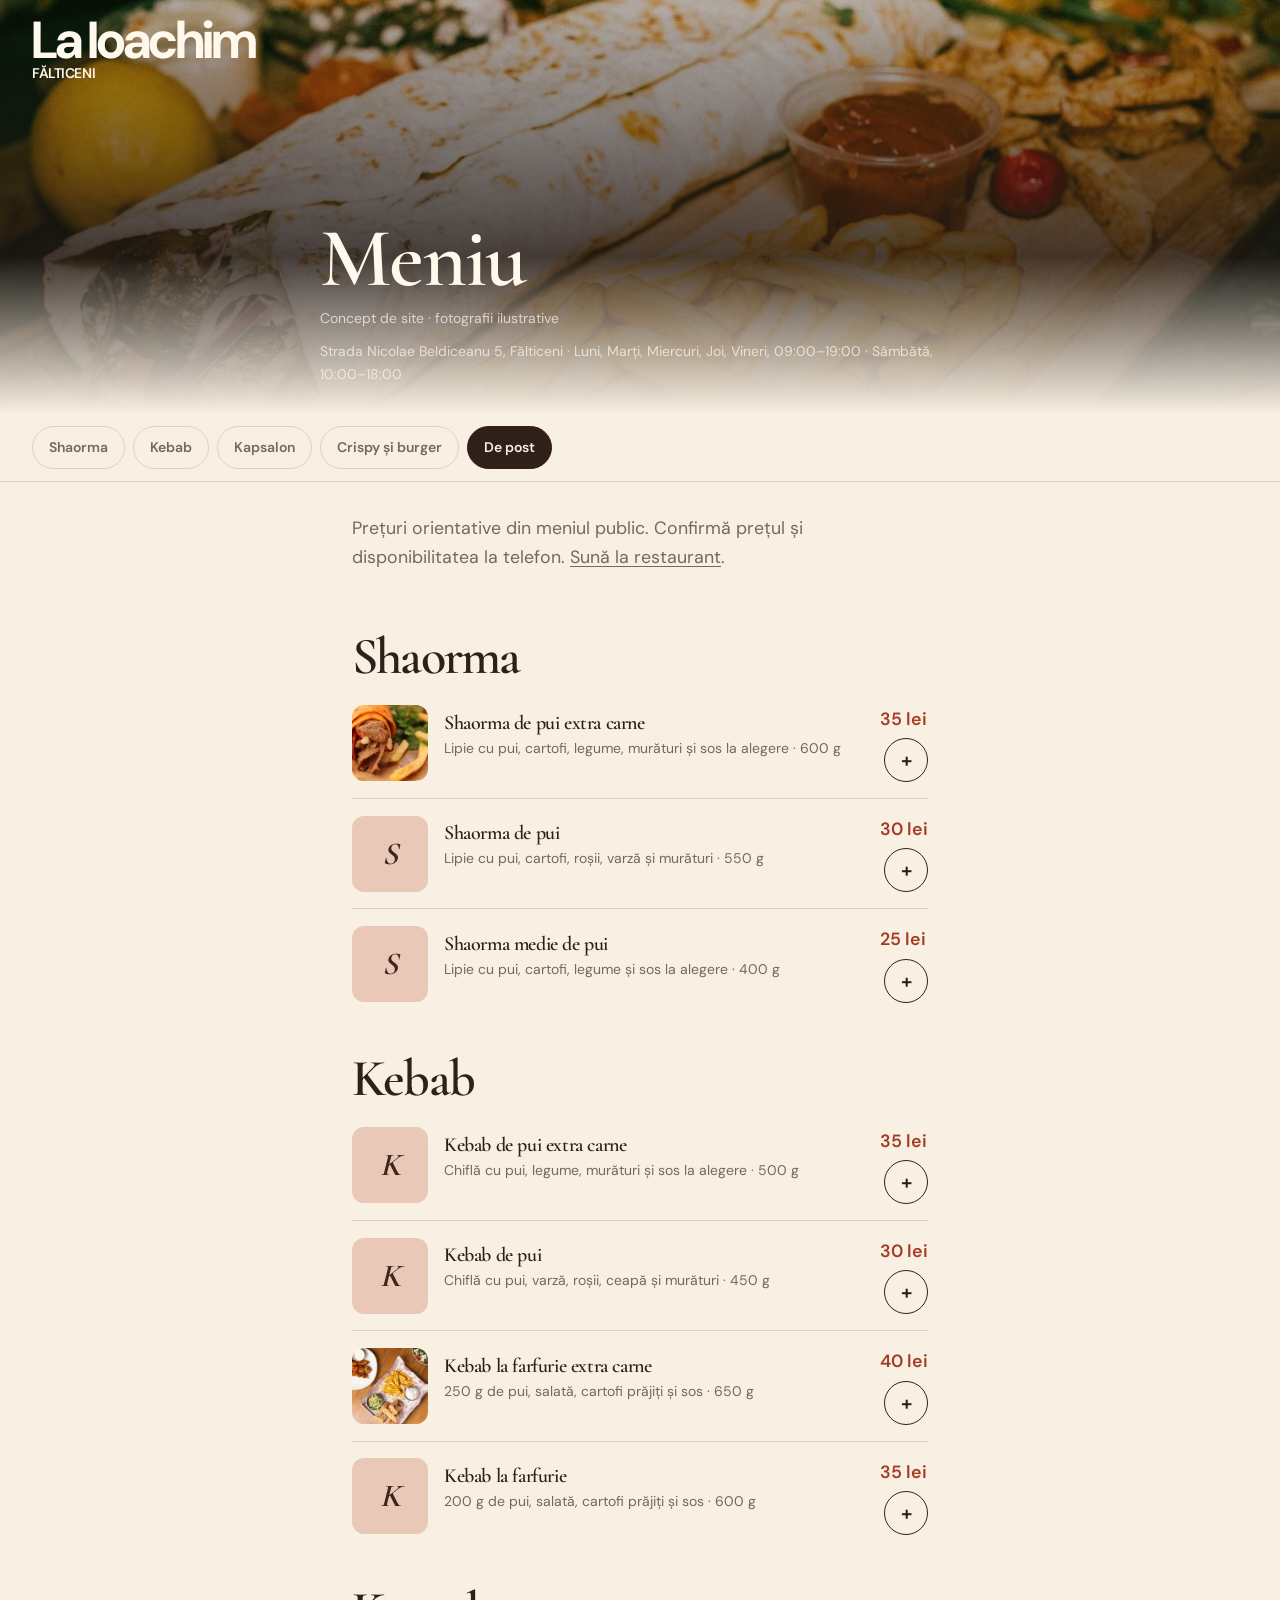
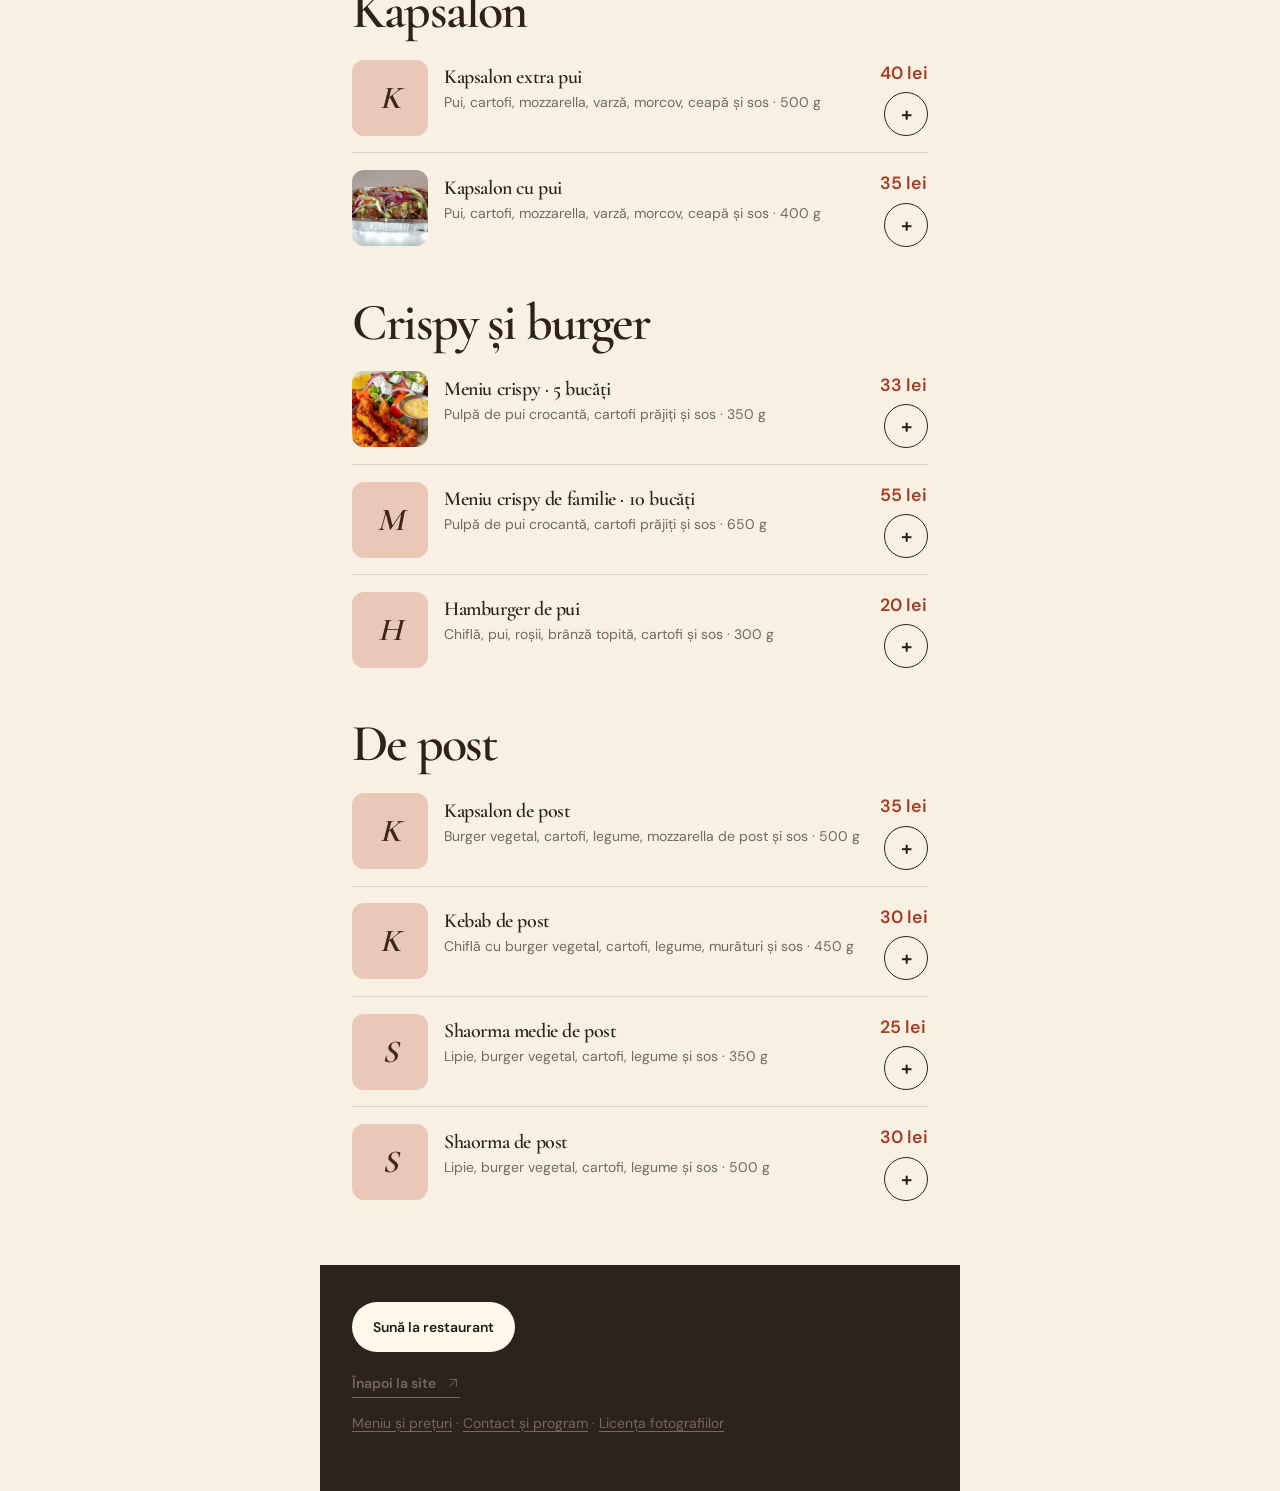
==== commit ec527122: "Adauga fotografii in sectiunea Specialitati" ====
--- a/meniu.html
+++ b/meniu.html
@@ -14,7 +14,7 @@
   <link rel="stylesheet" href="assets/css/style.css?v=f88eb092">
   <link rel="stylesheet" href="assets/css/meniu.css?v=4e2ec226">
   <link rel="stylesheet" href="assets/css/comenzi.css?v=02a798f9">
-  <link rel="stylesheet" href="assets/css/tema-site.css?v=3c3daca9">
+  <link rel="stylesheet" href="assets/css/tema-site.css?v=96e32f0d">
 </head>
 <body class="qm">
   <header class="qm-head">
@@ -29,7 +29,7 @@
 
   <nav class="qm-nav" aria-label="Categorii"><a class="qm-chip" href="#shaorma">Shaorma</a><a class="qm-chip" href="#kebab">Kebab</a><a class="qm-chip" href="#kapsalon">Kapsalon</a><a class="qm-chip" href="#crispy">Crispy și burger</a><a class="qm-chip" href="#de-post">De post</a></nav>
 
-  <main class="qm-main"><p class="preview-menu-note">Prețuri orientative din meniul public. Confirmă prețul și disponibilitatea la telefon. <a href="tel:+40791201308">Sună la restaurant</a>.</p><section class="qm-section" id="shaorma"><h2>Shaorma</h2><ul class="qm-list"><li class="qm-item" data-pid="shaorma-de-pui-extra-carne"><div class="qm-thumb"><picture><source type="image/avif" srcset="assets/img/restaurant/wrap-480.avif 480w, assets/img/restaurant/wrap.avif 1024w" sizes="76px"><img src="assets/img/restaurant/wrap.webp" srcset="assets/img/restaurant/wrap-480.webp 480w, assets/img/restaurant/wrap.webp 1024w" sizes="76px" width="1024" height="760" alt="Imagine ilustrativă. Lipie umplută, cu cartofi prăjiți" loading="lazy" decoding="async"></picture></div><h3>Shaorma de pui extra carne</h3><span class="price">35 lei</span><p>Lipie cu pui, cartofi, legume, murături și sos la alegere · 600 g</p></li><li class="qm-item" data-pid="shaorma-de-pui"><div class="qm-thumb is-letter" aria-hidden="true">S</div><h3>Shaorma de pui</h3><span class="price">30 lei</span><p>Lipie cu pui, cartofi, roșii, varză și murături · 550 g</p></li><li class="qm-item" data-pid="shaorma-medie-de-pui"><div class="qm-thumb is-letter" aria-hidden="true">S</div><h3>Shaorma medie de pui</h3><span class="price">25 lei</span><p>Lipie cu pui, cartofi, legume și sos la alegere · 400 g</p></li></ul></section><section class="qm-section" id="kebab"><h2>Kebab</h2><ul class="qm-list"><li class="qm-item" data-pid="kebab-de-pui-extra-carne"><div class="qm-thumb is-letter" aria-hidden="true">K</div><h3>Kebab de pui extra carne</h3><span class="price">35 lei</span><p>Chiflă cu pui, legume, murături și sos la alegere · 500 g</p></li><li class="qm-item" data-pid="kebab-de-pui"><div class="qm-thumb is-letter" aria-hidden="true">K</div><h3>Kebab de pui</h3><span class="price">30 lei</span><p>Chiflă cu pui, varză, roșii, ceapă și murături · 450 g</p></li><li class="qm-item" data-pid="kebab-la-farfurie-extra-carne"><div class="qm-thumb"><picture><source type="image/avif" srcset="assets/img/restaurant/plate-480.avif 480w, assets/img/restaurant/plate.avif 1024w" sizes="76px"><img src="assets/img/restaurant/plate.webp" srcset="assets/img/restaurant/plate-480.webp 480w, assets/img/restaurant/plate.webp 1024w" sizes="76px" width="1024" height="760" alt="Imagine ilustrativă. Lipii, salată și cartofi pe o masă" loading="lazy" decoding="async"></picture></div><h3>Kebab la farfurie extra carne</h3><span class="price">40 lei</span><p>250 g de pui, salată, cartofi prăjiți și sos · 650 g</p></li><li class="qm-item" data-pid="kebab-la-farfurie"><div class="qm-thumb is-letter" aria-hidden="true">K</div><h3>Kebab la farfurie</h3><span class="price">35 lei</span><p>200 g de pui, salată, cartofi prăjiți și sos · 600 g</p></li></ul></section><section class="qm-section" id="kapsalon"><h2>Kapsalon</h2><ul class="qm-list"><li class="qm-item" data-pid="kapsalon-extra-pui"><div class="qm-thumb is-letter" aria-hidden="true">K</div><h3>Kapsalon extra pui</h3><span class="price">40 lei</span><p>Pui, cartofi, mozzarella, varză, morcov, ceapă și sos · 500 g</p></li><li class="qm-item" data-pid="kapsalon-cu-pui"><div class="qm-thumb is-letter" aria-hidden="true">K</div><h3>Kapsalon cu pui</h3><span class="price">35 lei</span><p>Pui, cartofi, mozzarella, varză, morcov, ceapă și sos · 400 g</p></li></ul></section><section class="qm-section" id="crispy"><h2>Crispy și burger</h2><ul class="qm-list"><li class="qm-item" data-pid="meniu-crispy-5-bucati"><div class="qm-thumb"><picture><source type="image/avif" srcset="assets/img/restaurant/crispy-480.avif 480w, assets/img/restaurant/crispy.avif 1024w" sizes="76px"><img src="assets/img/restaurant/crispy.webp" srcset="assets/img/restaurant/crispy-480.webp 480w, assets/img/restaurant/crispy.webp 1024w" sizes="76px" width="1024" height="760" alt="Imagine ilustrativă. Pui crocant cu salată și sos" loading="lazy" decoding="async"></picture></div><h3>Meniu crispy · 5 bucăți</h3><span class="price">33 lei</span><p>Pulpă de pui crocantă, cartofi prăjiți și sos · 350 g</p></li><li class="qm-item" data-pid="meniu-crispy-de-familie-10-bucati"><div class="qm-thumb is-letter" aria-hidden="true">M</div><h3>Meniu crispy de familie · 10 bucăți</h3><span class="price">55 lei</span><p>Pulpă de pui crocantă, cartofi prăjiți și sos · 650 g</p></li><li class="qm-item" data-pid="hamburger-de-pui"><div class="qm-thumb is-letter" aria-hidden="true">H</div><h3>Hamburger de pui</h3><span class="price">20 lei</span><p>Chiflă, pui, roșii, brânză topită, cartofi și sos · 300 g</p></li></ul></section><section class="qm-section" id="de-post"><h2>De post</h2><ul class="qm-list"><li class="qm-item" data-pid="kapsalon-de-post"><div class="qm-thumb is-letter" aria-hidden="true">K</div><h3>Kapsalon de post</h3><span class="price">35 lei</span><p>Burger vegetal, cartofi, legume, mozzarella de post și sos · 500 g</p></li><li class="qm-item" data-pid="kebab-de-post"><div class="qm-thumb is-letter" aria-hidden="true">K</div><h3>Kebab de post</h3><span class="price">30 lei</span><p>Chiflă cu burger vegetal, cartofi, legume, murături și sos · 450 g</p></li><li class="qm-item" data-pid="shaorma-medie-de-post"><div class="qm-thumb is-letter" aria-hidden="true">S</div><h3>Shaorma medie de post</h3><span class="price">25 lei</span><p>Lipie, burger vegetal, cartofi, legume și sos · 350 g</p></li><li class="qm-item" data-pid="shaorma-de-post"><div class="qm-thumb is-letter" aria-hidden="true">S</div><h3>Shaorma de post</h3><span class="price">30 lei</span><p>Lipie, burger vegetal, cartofi, legume și sos · 500 g</p></li></ul></section></main>
+  <main class="qm-main"><p class="preview-menu-note">Prețuri orientative din meniul public. Confirmă prețul și disponibilitatea la telefon. <a href="tel:+40791201308">Sună la restaurant</a>.</p><section class="qm-section" id="shaorma"><h2>Shaorma</h2><ul class="qm-list"><li class="qm-item" data-pid="shaorma-de-pui-extra-carne"><div class="qm-thumb"><picture><source type="image/avif" srcset="assets/img/restaurant/wrap-480.avif 480w, assets/img/restaurant/wrap.avif 1024w" sizes="76px"><img src="assets/img/restaurant/wrap.webp" srcset="assets/img/restaurant/wrap-480.webp 480w, assets/img/restaurant/wrap.webp 1024w" sizes="76px" width="1024" height="760" alt="Imagine ilustrativă. Lipie umplută, cu cartofi prăjiți" loading="lazy" decoding="async"></picture></div><h3>Shaorma de pui extra carne</h3><span class="price">35 lei</span><p>Lipie cu pui, cartofi, legume, murături și sos la alegere · 600 g</p></li><li class="qm-item" data-pid="shaorma-de-pui"><div class="qm-thumb is-letter" aria-hidden="true">S</div><h3>Shaorma de pui</h3><span class="price">30 lei</span><p>Lipie cu pui, cartofi, roșii, varză și murături · 550 g</p></li><li class="qm-item" data-pid="shaorma-medie-de-pui"><div class="qm-thumb is-letter" aria-hidden="true">S</div><h3>Shaorma medie de pui</h3><span class="price">25 lei</span><p>Lipie cu pui, cartofi, legume și sos la alegere · 400 g</p></li></ul></section><section class="qm-section" id="kebab"><h2>Kebab</h2><ul class="qm-list"><li class="qm-item" data-pid="kebab-de-pui-extra-carne"><div class="qm-thumb is-letter" aria-hidden="true">K</div><h3>Kebab de pui extra carne</h3><span class="price">35 lei</span><p>Chiflă cu pui, legume, murături și sos la alegere · 500 g</p></li><li class="qm-item" data-pid="kebab-de-pui"><div class="qm-thumb is-letter" aria-hidden="true">K</div><h3>Kebab de pui</h3><span class="price">30 lei</span><p>Chiflă cu pui, varză, roșii, ceapă și murături · 450 g</p></li><li class="qm-item" data-pid="kebab-la-farfurie-extra-carne"><div class="qm-thumb"><picture><source type="image/avif" srcset="assets/img/restaurant/plate-480.avif 480w, assets/img/restaurant/plate.avif 1024w" sizes="76px"><img src="assets/img/restaurant/plate.webp" srcset="assets/img/restaurant/plate-480.webp 480w, assets/img/restaurant/plate.webp 1024w" sizes="76px" width="1024" height="760" alt="Imagine ilustrativă. Lipii, salată și cartofi pe o masă" loading="lazy" decoding="async"></picture></div><h3>Kebab la farfurie extra carne</h3><span class="price">40 lei</span><p>250 g de pui, salată, cartofi prăjiți și sos · 650 g</p></li><li class="qm-item" data-pid="kebab-la-farfurie"><div class="qm-thumb is-letter" aria-hidden="true">K</div><h3>Kebab la farfurie</h3><span class="price">35 lei</span><p>200 g de pui, salată, cartofi prăjiți și sos · 600 g</p></li></ul></section><section class="qm-section" id="kapsalon"><h2>Kapsalon</h2><ul class="qm-list"><li class="qm-item" data-pid="kapsalon-extra-pui"><div class="qm-thumb is-letter" aria-hidden="true">K</div><h3>Kapsalon extra pui</h3><span class="price">40 lei</span><p>Pui, cartofi, mozzarella, varză, morcov, ceapă și sos · 500 g</p></li><li class="qm-item" data-pid="kapsalon-cu-pui"><div class="qm-thumb"><picture><source type="image/avif" srcset="assets/img/restaurant/kapsalon-480.avif 480w, assets/img/restaurant/kapsalon.avif 720w" sizes="76px"><img src="assets/img/restaurant/kapsalon.webp" srcset="assets/img/restaurant/kapsalon-480.webp 480w, assets/img/restaurant/kapsalon.webp 720w" sizes="76px" width="720" height="720" alt="Imagine ilustrativă. Kapsalon cu cartofi, carne și salată într-o caserolă" loading="lazy" decoding="async"></picture></div><h3>Kapsalon cu pui</h3><span class="price">35 lei</span><p>Pui, cartofi, mozzarella, varză, morcov, ceapă și sos · 400 g</p></li></ul></section><section class="qm-section" id="crispy"><h2>Crispy și burger</h2><ul class="qm-list"><li class="qm-item" data-pid="meniu-crispy-5-bucati"><div class="qm-thumb"><picture><source type="image/avif" srcset="assets/img/restaurant/crispy-480.avif 480w, assets/img/restaurant/crispy.avif 1024w" sizes="76px"><img src="assets/img/restaurant/crispy.webp" srcset="assets/img/restaurant/crispy-480.webp 480w, assets/img/restaurant/crispy.webp 1024w" sizes="76px" width="1024" height="760" alt="Imagine ilustrativă. Pui crocant cu salată și sos" loading="lazy" decoding="async"></picture></div><h3>Meniu crispy · 5 bucăți</h3><span class="price">33 lei</span><p>Pulpă de pui crocantă, cartofi prăjiți și sos · 350 g</p></li><li class="qm-item" data-pid="meniu-crispy-de-familie-10-bucati"><div class="qm-thumb is-letter" aria-hidden="true">M</div><h3>Meniu crispy de familie · 10 bucăți</h3><span class="price">55 lei</span><p>Pulpă de pui crocantă, cartofi prăjiți și sos · 650 g</p></li><li class="qm-item" data-pid="hamburger-de-pui"><div class="qm-thumb is-letter" aria-hidden="true">H</div><h3>Hamburger de pui</h3><span class="price">20 lei</span><p>Chiflă, pui, roșii, brânză topită, cartofi și sos · 300 g</p></li></ul></section><section class="qm-section" id="de-post"><h2>De post</h2><ul class="qm-list"><li class="qm-item" data-pid="kapsalon-de-post"><div class="qm-thumb is-letter" aria-hidden="true">K</div><h3>Kapsalon de post</h3><span class="price">35 lei</span><p>Burger vegetal, cartofi, legume, mozzarella de post și sos · 500 g</p></li><li class="qm-item" data-pid="kebab-de-post"><div class="qm-thumb is-letter" aria-hidden="true">K</div><h3>Kebab de post</h3><span class="price">30 lei</span><p>Chiflă cu burger vegetal, cartofi, legume, murături și sos · 450 g</p></li><li class="qm-item" data-pid="shaorma-medie-de-post"><div class="qm-thumb is-letter" aria-hidden="true">S</div><h3>Shaorma medie de post</h3><span class="price">25 lei</span><p>Lipie, burger vegetal, cartofi, legume și sos · 350 g</p></li><li class="qm-item" data-pid="shaorma-de-post"><div class="qm-thumb is-letter" aria-hidden="true">S</div><h3>Shaorma de post</h3><span class="price">30 lei</span><p>Lipie, burger vegetal, cartofi, legume și sos · 500 g</p></li></ul></section></main>
 
   <footer class="qm-foot">
     <a class="button button-light" href="tel:+40791201308">Sună la restaurant</a>
--- a/assets/css/tema-site.css
+++ b/assets/css/tema-site.css
@@ -53,3 +53,38 @@
 .chalkboard .board-group h3 { color: var(--restaurant-highlight); transform: none; }
 .chalkboard .doodle { display: none; }
 .board-item p { font: 400 var(--fs-xs)/1.55 var(--sans); letter-spacing: normal; }
+
+/* Specialitățile din șablon, pe culorile paginii. */
+.specials { color: var(--cream); background: var(--restaurant-board); }
+.specials-head p, .special-caption, .special-copy p { color: #fff3e5; }
+.specials .special-copy .price { color: var(--restaurant-highlight); }
+.specials.is-scrolly .specials-sticky { isolation: isolate; }
+.specials-dots span { background: #fff8; }
+.specials-dots span.is-on { background: var(--restaurant-highlight); }
+@media (min-width: 900px) {
+  .specials:not(.is-scrolly) .special-list { grid-template-columns: repeat(var(--count), minmax(0, 1fr)); }
+}
+@media (max-width: 899px) {
+  .specials.is-scrolly { --photo: min(64vw, 33svh, 310px); }
+  .specials.is-scrolly .specials-inner { padding-block: 76px calc(64px + env(safe-area-inset-bottom)); }
+  .specials.is-scrolly .specials-stage { height: calc(var(--photo) + 210px); }
+  .specials.is-scrolly .special { gap: 12px; padding-block: 0; border: 0; }
+  .specials.is-scrolly .special-copy h3 { font-size: var(--fs-lg); }
+}
+@media (prefers-reduced-motion: reduce), (max-height: 680px) {
+  .specials.is-scrolly .specials-track { height: auto; }
+  .specials.is-scrolly .specials-sticky { position: static; height: auto; overflow: visible; }
+  .specials.is-scrolly .specials-sticky::before { display: none; }
+  .specials.is-scrolly .specials-inner { padding-block: 72px; gap: 30px; }
+  .specials.is-scrolly .specials-stage { height: auto; }
+  .specials.is-scrolly .special-list { display: grid; gap: 35px; }
+  .specials.is-scrolly .special { position: static; margin: 0; width: 100%; padding-block: 20px; grid-template-columns: 1fr; text-align: center; }
+  .specials.is-scrolly .special-visual, .specials.is-scrolly .special-copy { transform: none !important; opacity: 1 !important; filter: none !important; pointer-events: auto !important; }
+  .specials.is-scrolly .special-photo { rotate: none !important; }
+  .specials.is-scrolly .special-copy { justify-self: center; justify-items: center; text-align: center; margin: 0; }
+  .specials.is-scrolly .steam, .specials.is-scrolly .specials-dots { display: none; }
+}
+@media (min-width: 900px) and (prefers-reduced-motion: reduce), (min-width: 900px) and (max-height: 680px) {
+  .specials.is-scrolly { --photo: min(25vw, 370px); }
+  .specials.is-scrolly .special-list { grid-template-columns: repeat(var(--count), minmax(0, 1fr)); }
+}
